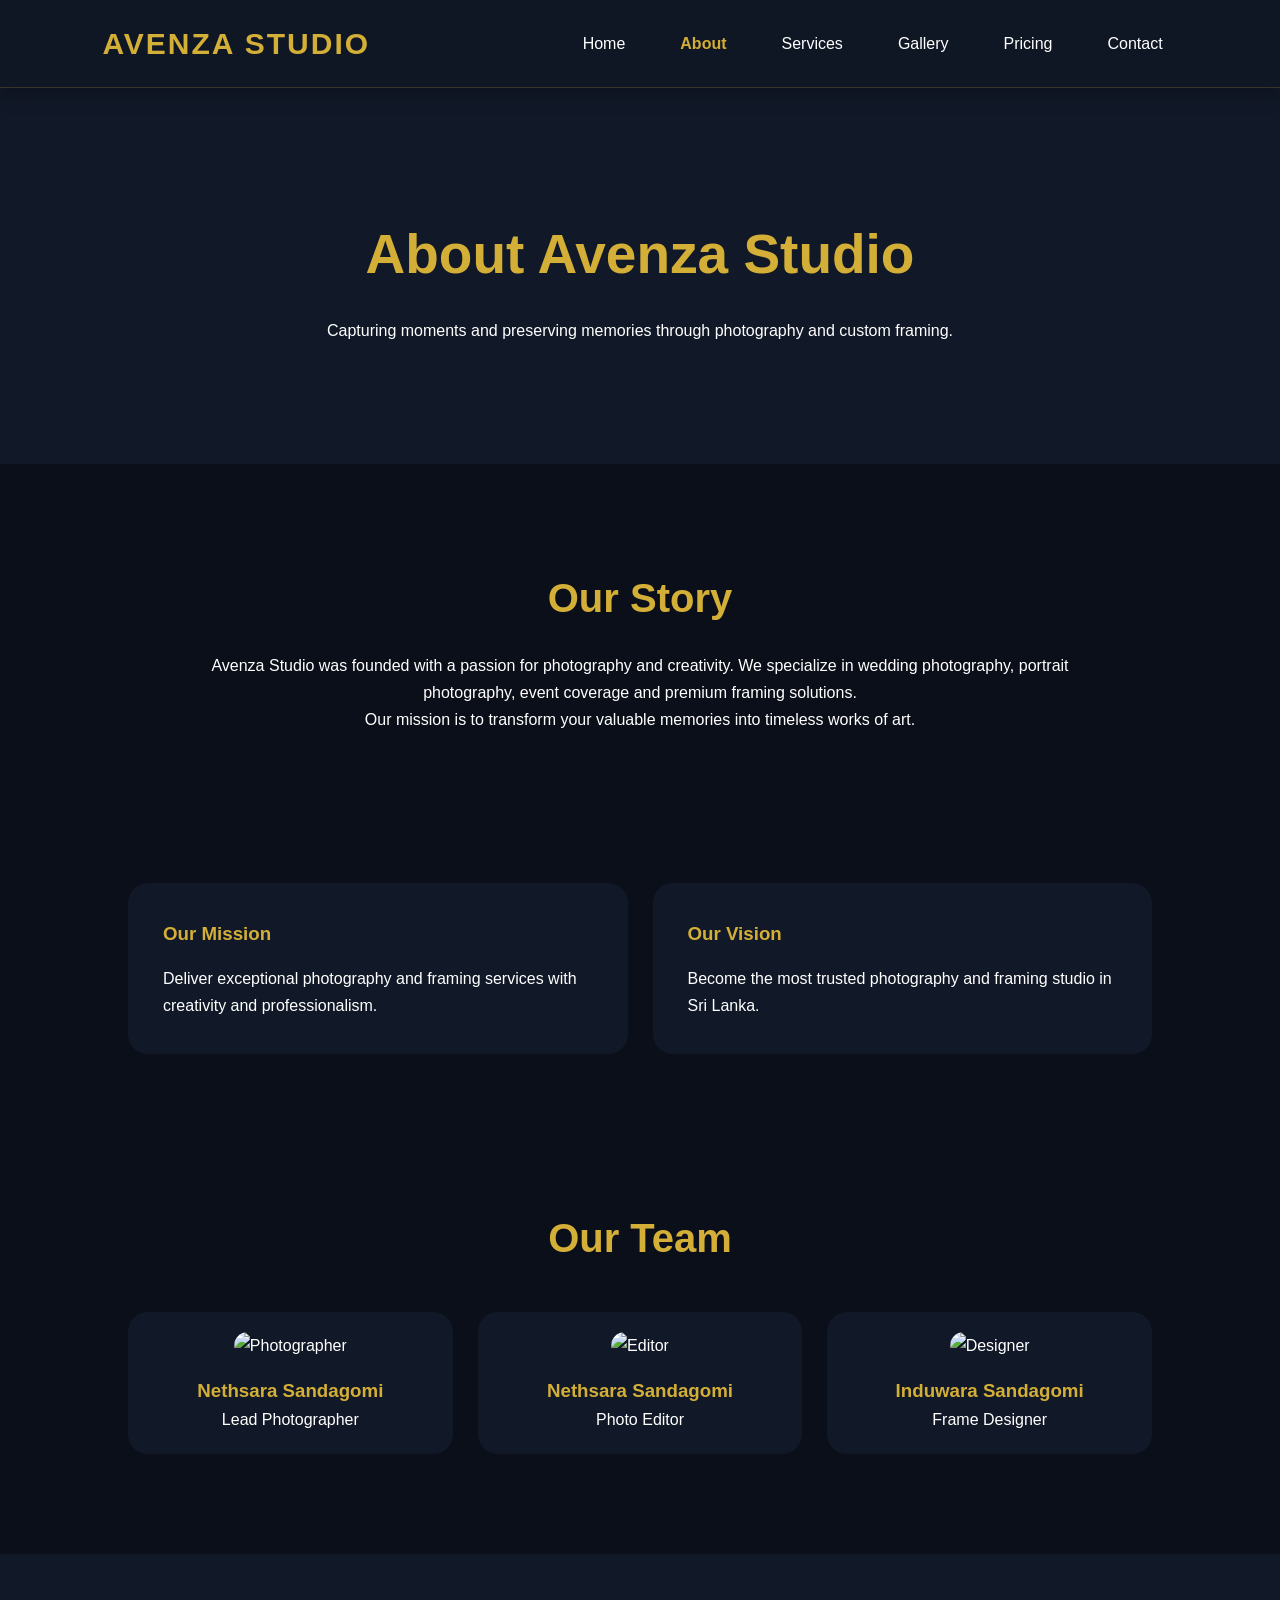
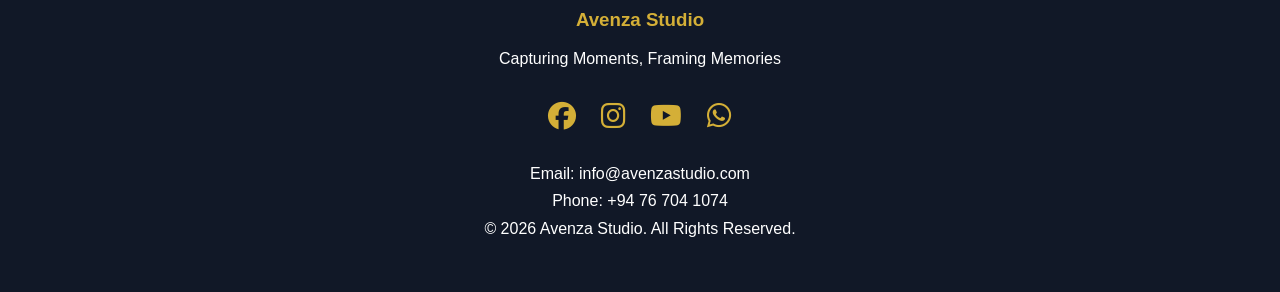
==== about.html @ 03a1ef16 "Avenza Studio Website basic steps Complete" ====
<!DOCTYPE html>

<html lang="en">
<head>
    <meta charset="UTF-8">
    <meta name="viewport" content="width=device-width, initial-scale=1.0">
    <title>About Us | Avenza Studio</title>


<link rel="stylesheet" href="css/style.css">

<link rel="stylesheet"
href="https://cdnjs.cloudflare.com/ajax/libs/font-awesome/6.7.1/css/all.min.css">


</head>


<body>

<nav class="navbar">


<div class="logo">AVENZA STUDIO</div>

<ul class="nav-links">

    <li><a href="index.html">Home</a></li>

    <li><a href="about.html" class="active">About</a></li>

    <li><a href="services.html">Services</a></li>

    <li><a href="gallery.html">Gallery</a></li>

    <li><a href="pricing.html">Pricing</a></li>

    <li><a href="contact.html">Contact</a></li>

</ul>


</nav>

<section class="page-header">


<h1>About Avenza Studio</h1>

<p>
    Capturing moments and preserving memories
    through photography and custom framing.
</p>


</section>

<section class="about-story">


<div class="about-text">

    <h2>Our Story</h2>

    <p>
        Avenza Studio was founded with a passion for
        photography and creativity. We specialize in
        wedding photography, portrait photography,
        event coverage and premium framing solutions.
    </p>

    <p>
        Our mission is to transform your valuable
        memories into timeless works of art.
    </p>

</div>


</section>

<section class="mission-section">


<div class="mission-card">

    <h3>Our Mission</h3>

    <p>
        Deliver exceptional photography and framing
        services with creativity and professionalism.
    </p>

</div>

<div class="mission-card">

    <h3>Our Vision</h3>

    <p>
        Become the most trusted photography and
        framing studio in Sri Lanka.
    </p>

</div>


</section>

<section class="team-section">


<h2>Our Team</h2>

<div class="team-grid">

    <div class="team-card">

        <img src="images/team1.jpg" alt="Photographer">

        <h3>Nethsara Sandagomi</h3>

        <p>Lead Photographer</p>

    </div>

    <div class="team-card">

        <img src="images/team2.jpg" alt="Editor">

        <h3>Nethsara Sandagomi</h3>

        <p>Photo Editor</p>

    </div>

    <div class="team-card">

        <img src="images/team3.jpg" alt="Designer">

        <h3>Induwara Sandagomi</h3>

        <p>Frame Designer</p>

    </div>

</div>


</section>

<footer>


<h3>Avenza Studio</h3>

<p>
    Capturing Moments, Framing Memories
</p>

<div class="social-links">

    <a href="https://facebook.com" target="_blank">
        <i class="fab fa-facebook"></i>
    </a>

    <a href="https://instagram.com" target="_blank">
        <i class="fab fa-instagram"></i>
    </a>

    <a href="https://youtube.com" target="_blank">
        <i class="fab fa-youtube"></i>
    </a>

    <a href="https://wa.me/94767041074" target="_blank">
        <i class="fab fa-whatsapp"></i>
    </a>

</div>

<p>
    Email: info@avenzastudio.com
</p>

<p>
    Phone: +94 76 704 1074
</p>

<p>
    © 2026 Avenza Studio. All Rights Reserved.
</p>


</footer>

<script src="js/script.js"></script>

</body>
</html>
---- css/style.css ----
/* =========================
AVENZA STUDIO CSS
========================= */

*{
margin:0;
padding:0;
box-sizing:border-box;
}

body{
font-family:'Segoe UI',sans-serif;
background:#0b0f19;
color:#ffffff;
line-height:1.7;
}

html{
scroll-behavior:smooth;
}

/* =========================
NAVBAR
========================= */

.navbar{
    position:sticky;
    top:0;
    z-index:1000;

    display:flex;
    justify-content:space-between;
    align-items:center;

    padding:18px 8%;

    background:rgba(17,24,39,0.85);

    backdrop-filter:blur(10px);
    -webkit-backdrop-filter:blur(10px);

    border-bottom:1px solid rgba(212,175,55,0.2);

    box-shadow:0 4px 20px rgba(0,0,0,0.3);
}
.logo{
    font-size:30px;
    font-weight:800;
    letter-spacing:2px;
    color:#d4af37;
    text-transform:uppercase;
}

.nav-links{
display:flex;
list-style:none;
}

.nav-links li{
margin-left:25px;
}

.nav-links a{

    color:white;
    text-decoration:none;

    padding:10px 15px;

    border-radius:8px;

    transition:0.3s;

    position:relative;
}

.nav-links a:hover{

    color:#d4af37;

    background:rgba(212,175,55,0.08);
}
.active{
    color:#d4af37 !important;
    font-weight:bold;
}

.nav-links a::after{
content:'';
position:absolute;
left:0;
bottom:-5px;
width:0;
height:2px;
background:#d4af37;
transition:0.3s;
}

.nav-links a:hover::after{
width:100%;
}

/* =========================
HERO
========================= */

.hero{
height:100vh;
background:
linear-gradient(
rgba(0,0,0,0.6),
rgba(0,0,0,0.6)),
url('../images/hero.jpg');


background-size:cover;
background-position:center;

display:flex;
justify-content:center;
align-items:center;
text-align:center;


}

.hero-content{
max-width:800px;
padding:20px;
}

.hero h1{
font-size:70px;
margin-bottom:20px;
color:#fff;
}

.hero p{
font-size:22px;
margin-bottom:30px;
color:#ddd;
}

/* =========================
BUTTON
========================= */

.btn{
display:inline-block;
background:#d4af37;
color:#000;
text-decoration:none;
padding:15px 35px;
border-radius:40px;
font-weight:bold;
transition:0.3s;
}

.btn:hover{
transform:translateY(-3px);
}

/* =========================
SECTION TITLE
========================= */

h2{
font-size:40px;
}

/* =========================
ABOUT PREVIEW
========================= */

.about-preview{
padding:100px 10%;
text-align:center;
}

.about-preview h2{
color:#d4af37;
margin-bottom:20px;
}

.about-preview p{
max-width:900px;
margin:auto;
color:#d1d5db;
}

/* =========================
SERVICES
========================= */

.services{
padding:100px 10%;
text-align:center;
}

.services h2{
color:#d4af37;
margin-bottom:50px;
}

.service-grid{
display:grid;
grid-template-columns:repeat(3,1fr);
gap:25px;
}

.service-card{
background:#111827;
padding:35px;
border-radius:20px;
transition:0.3s;
}

.service-card:hover{
transform:translateY(-10px);
}

.service-card i{
font-size:45px;
color:#d4af37;
margin-bottom:20px;
}

.service-card h3{
margin-bottom:15px;
}
/* =========================
GALLERY PREVIEW
========================= */

.gallery-preview{
padding:100px 10%;
text-align:center;
}

.gallery-preview h2{
color:#d4af37;
margin-bottom:50px;
}

.gallery-grid{
display:grid;
grid-template-columns:repeat(3,1fr);
gap:25px;
}

.gallery-item{
background:#111827;
height:250px;
border-radius:20px;


display:flex;
justify-content:center;
align-items:center;

font-size:22px;
font-weight:bold;

transition:0.3s;


}

.gallery-item:hover{
transform:scale(1.05);
}

/* =========================
WHY US
========================= */

.why-us{
padding:100px 10%;
text-align:center;
}

.why-us h2{
color:#d4af37;
margin-bottom:50px;
}

.why-grid{
display:grid;
grid-template-columns:repeat(4,1fr);
gap:20px;
}

.why-card{
background:#111827;
padding:30px;
border-radius:20px;
transition:0.3s;
}

.why-card:hover{
transform:translateY(-8px);
}

.why-card h3{
color:#d4af37;
margin-bottom:10px;
}

/* =========================
CTA SECTION
========================= */

.cta{
padding:100px 10%;
text-align:center;
}

.cta h2{
color:#d4af37;
margin-bottom:20px;
}

.cta p{
margin-bottom:25px;
}

/* =========================
PAGE HEADER
========================= */

.page-header{
padding:120px 10%;
text-align:center;
background:#111827;
}

.page-header h1{
color:#d4af37;
font-size:55px;
margin-bottom:15px;
}

/* =========================
ABOUT PAGE
========================= */

.about-story{
padding:100px 10%;
text-align:center;
}

.about-text{
max-width:900px;
margin:auto;
}

.about-story h2{
color:#d4af37;
margin-bottom:20px;
}

.mission-section{
padding:50px 10%;
display:grid;
grid-template-columns:1fr 1fr;
gap:25px;
}

.mission-card{
background:#111827;
padding:35px;
border-radius:20px;
}

.mission-card h3{
color:#d4af37;
margin-bottom:15px;
}

.team-section{
padding:100px 10%;
text-align:center;
}

.team-section h2{
color:#d4af37;
margin-bottom:40px;
}

.team-grid{
display:grid;
grid-template-columns:repeat(3,1fr);
gap:25px;
}

.team-card{
background:#111827;
padding:20px;
border-radius:20px;
}

.team-card img{
width:100%;
height:300px;
object-fit:cover;
border-radius:15px;
margin-bottom:15px;
}

.team-card h3{
color:#d4af37;
}

/* =========================
SERVICES PAGE
========================= */

.services-page{
padding:100px 10%;
}

/* =========================
GALLERY PAGE
========================= */

.gallery-page{
padding:100px 10%;
display:grid;
grid-template-columns:repeat(3,1fr);
gap:20px;
}

.gallery-photo{
overflow:hidden;
border-radius:20px;
}

.gallery-photo img{
width:100%;
height:300px;
object-fit:cover;
transition:0.4s;
}

.gallery-photo img:hover{
transform:scale(1.1);
filter:brightness(1.1);
}
/* =========================
PRICING PAGE
========================= */

.pricing-section{
padding:100px 10%;
}

.pricing-grid{
display:grid;
grid-template-columns:repeat(3,1fr);
gap:25px;
}

.price-card{
background:#111827;
padding:40px 30px;
text-align:center;
border-radius:20px;
transition:0.3s;
}

.price-card:hover{
transform:translateY(-10px);
}

.price-card h2{
color:#d4af37;
margin-bottom:20px;
}

.price-card h3{
font-size:32px;
margin-bottom:25px;
}

.price-card ul{
list-style:none;
margin-bottom:30px;
}

.price-card li{
margin:15px 0;
color:#d1d5db;
}

.popular{
border:2px solid #d4af37;
}

/* =========================
CONTACT PAGE
========================= */

.contact-section{
padding:100px 10%;
display:grid;
grid-template-columns:1fr 1fr;
gap:40px;
}

.contact-info,
.contact-form{
background:#111827;
padding:40px;
border-radius:20px;
}

.contact-info h2,
.contact-form h2{
color:#d4af37;
margin-bottom:25px;
}

.contact-info p{
margin:20px 0;
}

.contact-form form{
display:flex;
flex-direction:column;
gap:15px;
}

.contact-form input,
.contact-form textarea,
.contact-form select{
padding:15px;
background:#0b0f19;
border:none;
border-radius:10px;
color:white;
}

.contact-form textarea{
height:150px;
resize:none;
}

.contact-form button{
padding:15px;
background:#d4af37;
color:black;
border:none;
border-radius:30px;
font-weight:bold;
cursor:pointer;
transition:0.3s;
}

.contact-form button:hover{
transform:translateY(-3px);
}

/* =========================
MAP
========================= */

.map-section{
padding:80px 10%;
text-align:center;
}

.map-box{
margin-top:30px;
height:300px;
background:#111827;
border-radius:20px;


display:flex;
justify-content:center;
align-items:center;


}

/* =========================
FOOTER
========================= */

footer{
background:#111827;
text-align:center;
padding:50px 20px;
}

footer h3{
color:#d4af37;
margin-bottom:10px;
}

.social-links{
margin:20px 0;
}

.social-links a{
color:#d4af37;
font-size:28px;
margin:0 10px;
text-decoration:none;
transition:0.3s;
display:inline-block;
}

.social-links a:hover{
    color:#ffffff;
    transform:translateY(-5px);
}

/* =========================
WHATSAPP BUTTON
========================= */

.whatsapp-btn{
position:fixed;
right:25px;
bottom:25px;


width:65px;
height:65px;

background:#25D366;

border-radius:50%;

display:flex;
justify-content:center;
align-items:center;

color:white;
text-decoration:none;

font-size:34px;

z-index:999;

box-shadow:0 0 15px rgba(0,0,0,0.4);

animation:pulse 2s infinite;


}

@keyframes pulse{


0%{
    transform:scale(1);
}

50%{
    transform:scale(1.1);
}

100%{
    transform:scale(1);
}


}

/* =========================
FADE ANIMATION
========================= */

.hero,
.about-preview,
.services,
.gallery-preview,
.why-us,
.cta{
animation:fadeIn 1.2s ease;
}

@keyframes fadeIn{


from{
    opacity:0;
    transform:translateY(30px);
}

to{
    opacity:1;
    transform:translateY(0);
}


}

/* =========================
RESPONSIVE
========================= */

@media(max-width:992px){


.service-grid{
    grid-template-columns:1fr 1fr;
}

.gallery-grid{
    grid-template-columns:1fr 1fr;
}

.why-grid{
    grid-template-columns:1fr 1fr;
}

.pricing-grid{
    grid-template-columns:1fr;
}


}

@media(max-width:768px){


.navbar{
    flex-direction:column;
}

.nav-links{
    flex-wrap:wrap;
    justify-content:center;
    margin-top:15px;
}

.nav-links li{
    margin:10px;
}

.hero h1{
    font-size:40px;
}

.hero p{
    font-size:16px;
}

.service-grid,
.gallery-grid,
.why-grid,
.team-grid,
.gallery-page,
.contact-section,
.mission-section{
    grid-template-columns:1fr;
}


}
/* Hamburger Menu */

.menu-toggle{
    display:none;
    font-size:28px;
    color:#d4af37;
    cursor:pointer;
}

/* Mobile */

@media(max-width:768px){

    .menu-toggle{
        display:block;
    }

    .nav-links{

        display:none;

        flex-direction:column;

        width:100%;

        text-align:center;

        margin-top:20px;
    }

    .nav-links.active{
        display:flex;
    }

    .nav-links li{
        margin:15px 0;
    }

}
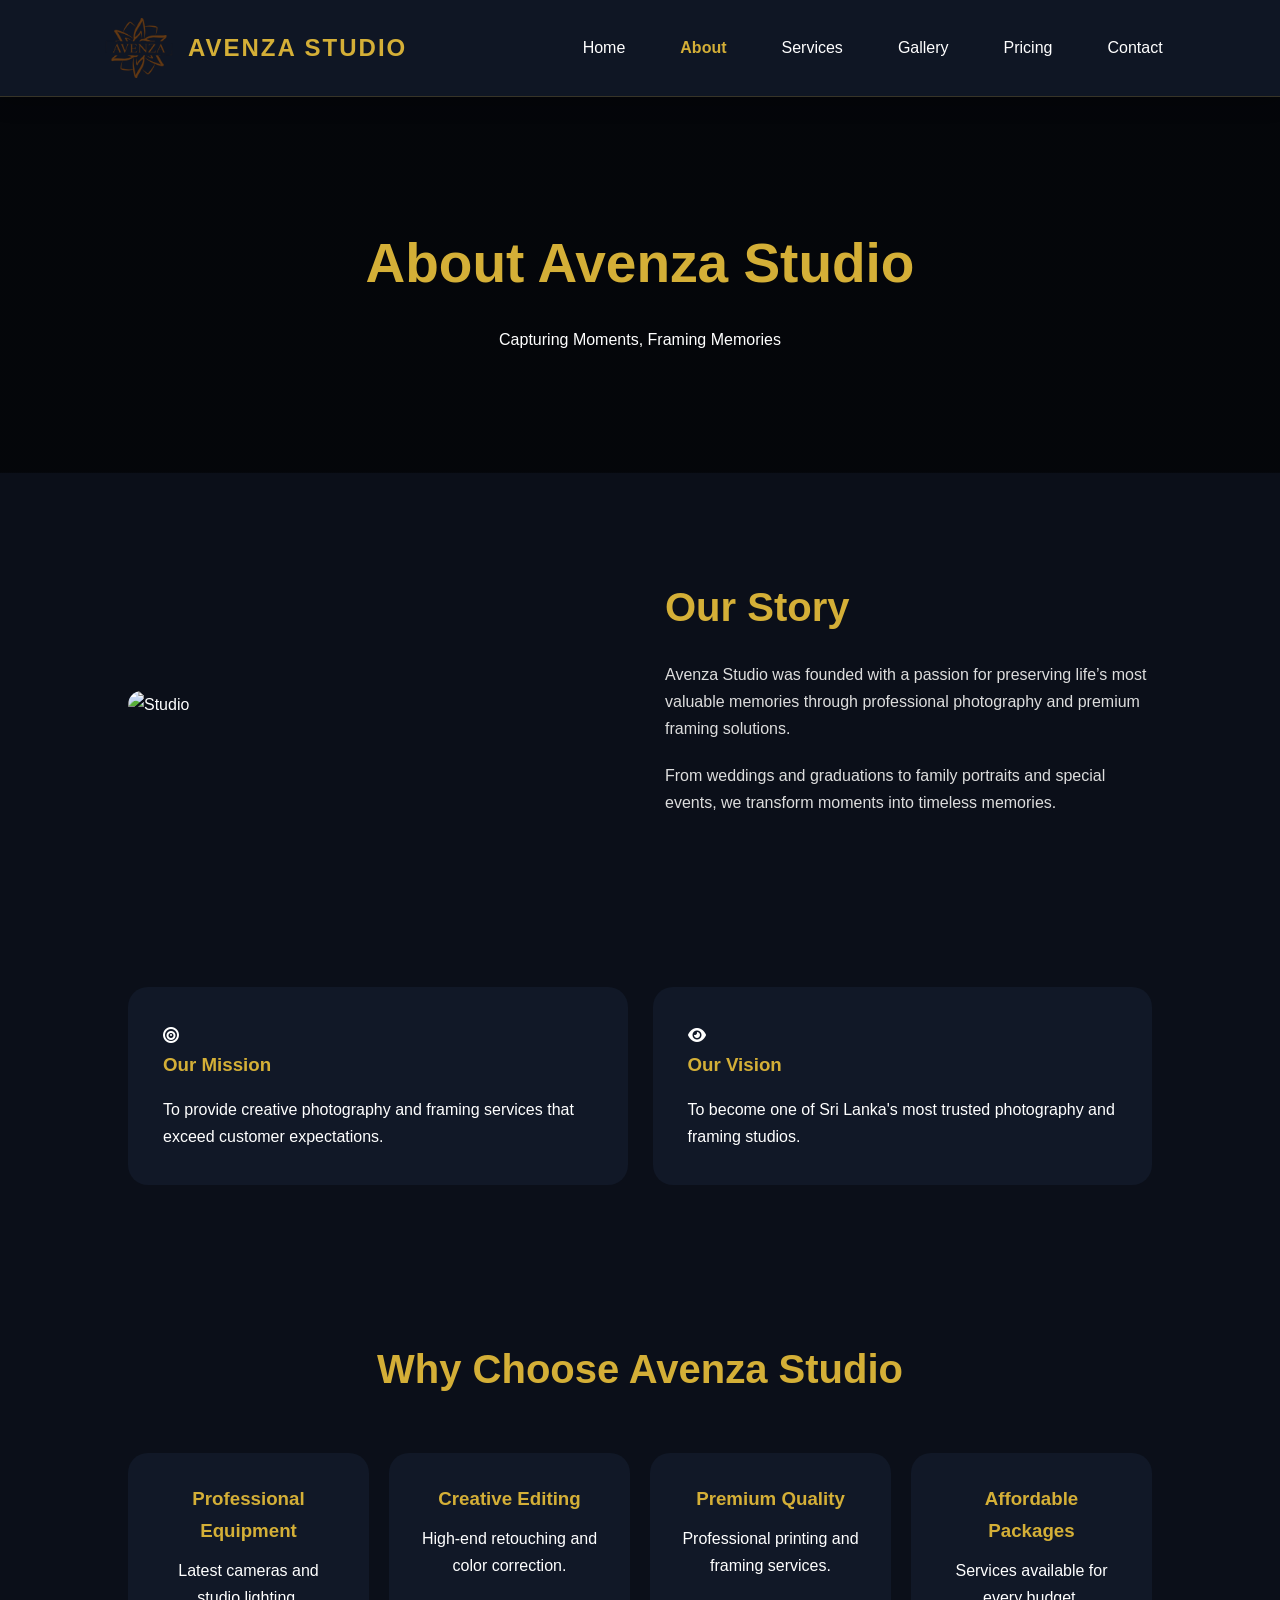
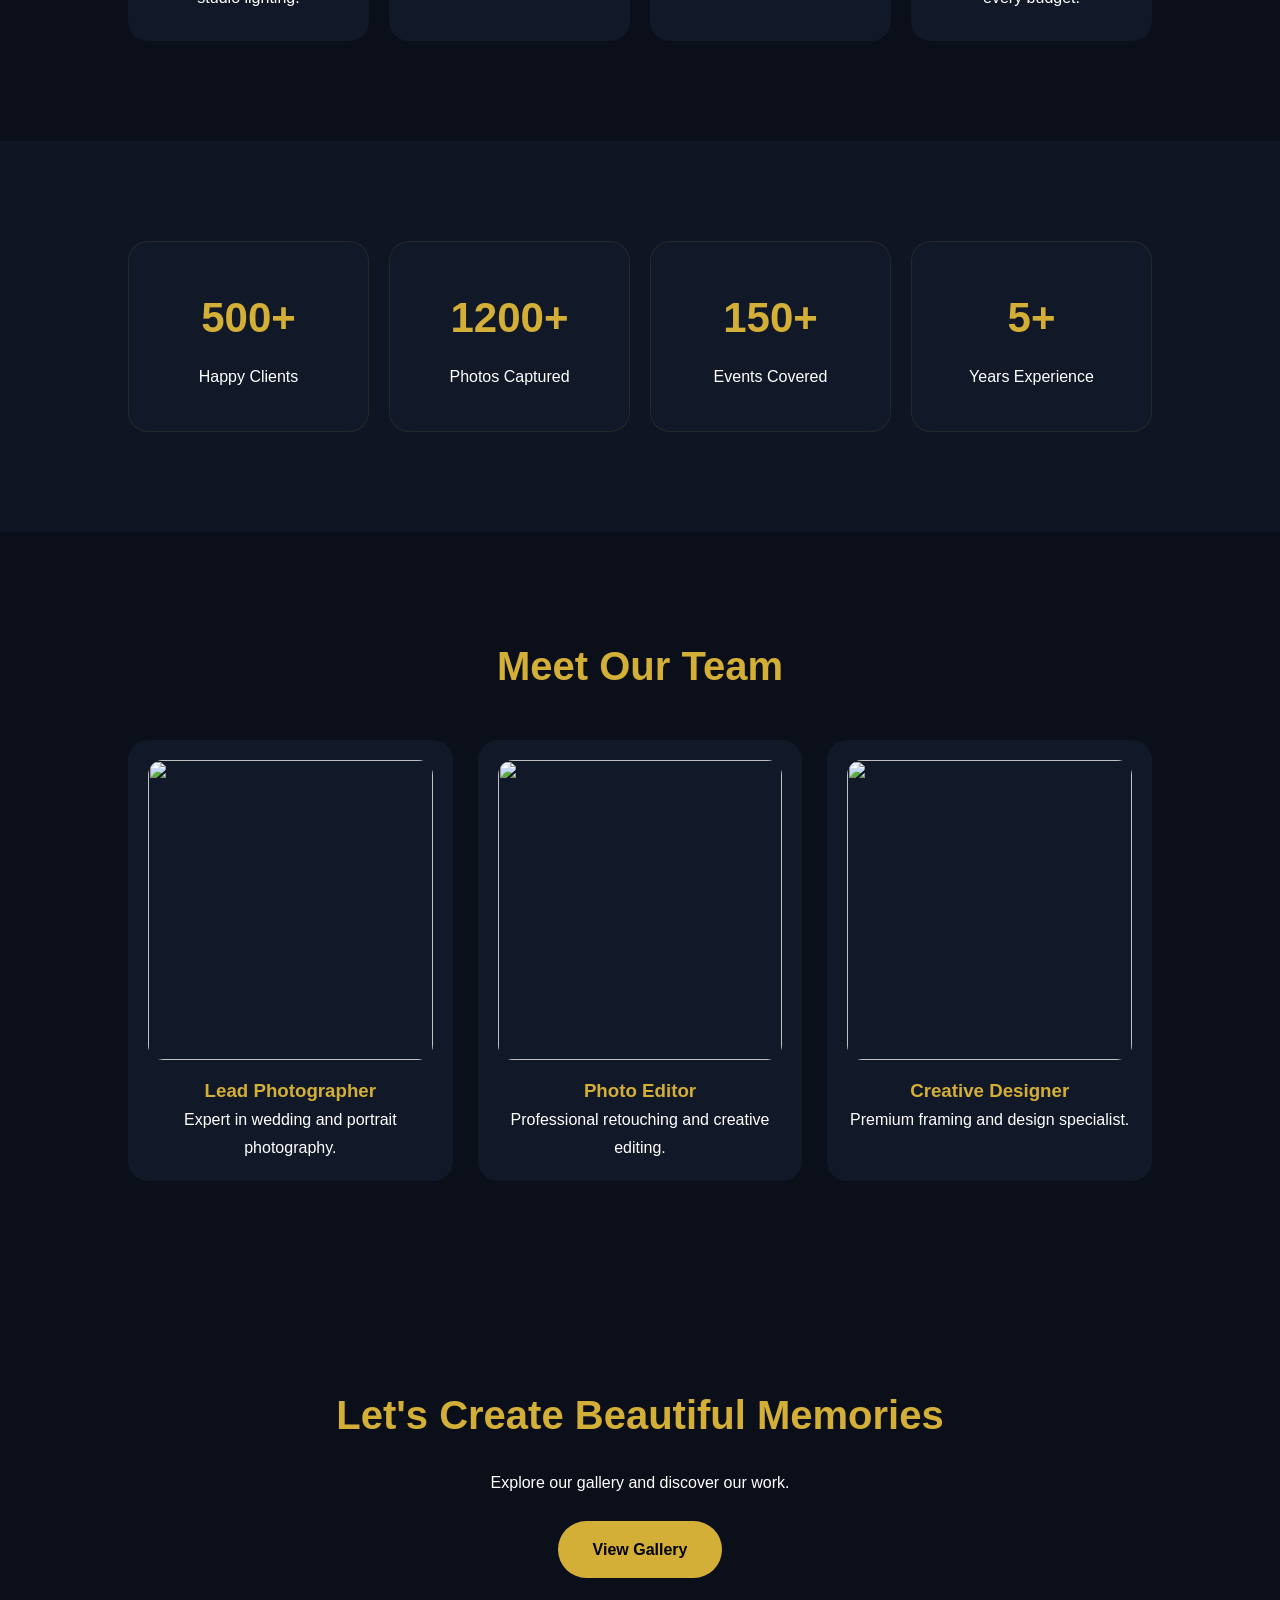
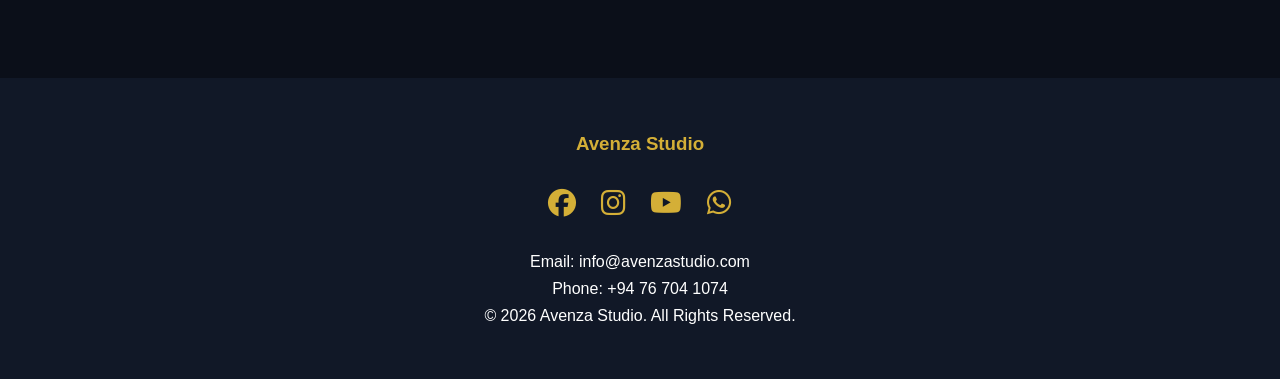
==== commit 9cc608db: "Update Avenza Studio gallery and others design" ====
--- a/about.html
+++ b/about.html
@@ -1,164 +1,280 @@
 <!DOCTYPE html>
-
 <html lang="en">
+
 <head>
-    <meta charset="UTF-8">
-    <meta name="viewport" content="width=device-width, initial-scale=1.0">
-    <title>About Us | Avenza Studio</title>
-
+
+<meta charset="UTF-8">
+<meta name="viewport" content="width=device-width, initial-scale=1.0">
+
+<title>About | Avenza Studio</title>
 
 <link rel="stylesheet" href="css/style.css">
 
 <link rel="stylesheet"
 href="https://cdnjs.cloudflare.com/ajax/libs/font-awesome/6.7.1/css/all.min.css">
 
-
 </head>
 
-
 <body>
 
+<!-- Navbar -->
+
 <nav class="navbar">
 
-
-<div class="logo">AVENZA STUDIO</div>
-
-<ul class="nav-links">
-
-    <li><a href="index.html">Home</a></li>
-
-    <li><a href="about.html" class="active">About</a></li>
-
-    <li><a href="services.html">Services</a></li>
-
-    <li><a href="gallery.html">Gallery</a></li>
-
-    <li><a href="pricing.html">Pricing</a></li>
-
-    <li><a href="contact.html">Contact</a></li>
-
-</ul>
-
+     <div class="logo">
+         <img src="images/logo.png" alt="Avenza Studio Logo">
+          <span>AVENZA STUDIO</span>
+    </div>
+
+    <ul class="nav-links">
+
+        <li><a href="index.html">Home</a></li>
+
+        <li><a href="about.html" class="active">About</a></li>
+
+        <li><a href="services.html">Services</a></li>
+
+        <li><a href="gallery.html">Gallery</a></li>
+
+        <li><a href="pricing.html">Pricing</a></li>
+
+        <li><a href="contact.html">Contact</a></li>
+
+    </ul>
 
 </nav>
 
+<!-- Header -->
+
 <section class="page-header">
 
-
-<h1>About Avenza Studio</h1>
-
-<p>
-    Capturing moments and preserving memories
-    through photography and custom framing.
-</p>
-
-
-</section>
+    <h1>About Avenza Studio</h1>
+
+    <p>
+        Capturing Moments, Framing Memories
+    </p>
+
+</section>
+
+<!-- Story Section -->
 
 <section class="about-story">
 
-
-<div class="about-text">
-
-    <h2>Our Story</h2>
+    <div class="story-image">
+        <img src="images/about.jpg" alt="Studio">
+    </div>
+
+    <div class="story-content">
+
+        <h2>Our Story</h2>
+
+        <p>
+            Avenza Studio was founded with a passion for preserving
+            life’s most valuable memories through professional
+            photography and premium framing solutions.
+        </p>
+
+        <p>
+            From weddings and graduations to family portraits and
+            special events, we transform moments into timeless memories.
+        </p>
+
+    </div>
+
+</section>
+
+<!-- Mission & Vision -->
+
+<section class="mission-section">
+
+    <div class="mission-card">
+
+        <i class="fas fa-bullseye"></i>
+
+        <h3>Our Mission</h3>
+
+        <p>
+            To provide creative photography and framing services
+            that exceed customer expectations.
+        </p>
+
+    </div>
+
+    <div class="mission-card">
+
+        <i class="fas fa-eye"></i>
+
+        <h3>Our Vision</h3>
+
+        <p>
+            To become one of Sri Lanka's most trusted
+            photography and framing studios.
+        </p>
+
+    </div>
+
+</section>
+
+<!-- Why Choose Us -->
+
+<section class="why-us">
+
+    <h2>Why Choose Avenza Studio</h2>
+
+    <div class="why-grid">
+
+        <div class="why-card">
+
+            <h3>Professional Equipment</h3>
+
+            <p>
+                Latest cameras and studio lighting.
+            </p>
+
+        </div>
+
+        <div class="why-card">
+
+            <h3>Creative Editing</h3>
+
+            <p>
+                High-end retouching and color correction.
+            </p>
+
+        </div>
+
+        <div class="why-card">
+
+            <h3>Premium Quality</h3>
+
+            <p>
+                Professional printing and framing services.
+            </p>
+
+        </div>
+
+        <div class="why-card">
+
+            <h3>Affordable Packages</h3>
+
+            <p>
+                Services available for every budget.
+            </p>
+
+        </div>
+
+    </div>
+
+</section>
+
+<!-- Statistics -->
+
+<section class="stats-section">
+
+    <div class="stat-box">
+
+        <h2>500+</h2>
+
+        <p>Happy Clients</p>
+
+    </div>
+
+    <div class="stat-box">
+
+        <h2>1200+</h2>
+
+        <p>Photos Captured</p>
+
+    </div>
+
+    <div class="stat-box">
+
+        <h2>150+</h2>
+
+        <p>Events Covered</p>
+
+    </div>
+
+    <div class="stat-box">
+
+        <h2>5+</h2>
+
+        <p>Years Experience</p>
+
+    </div>
+
+</section>
+
+<!-- Team -->
+
+<section class="team-section">
+
+    <h2>Meet Our Team</h2>
+
+    <div class="team-grid">
+
+        <div class="team-card">
+
+            <img src="images/team1.jpg">
+
+            <h3>Lead Photographer</h3>
+
+            <p>
+                Expert in wedding and portrait photography.
+            </p>
+
+        </div>
+
+        <div class="team-card">
+
+            <img src="images/team2.jpg">
+
+            <h3>Photo Editor</h3>
+
+            <p>
+                Professional retouching and creative editing.
+            </p>
+
+        </div>
+
+        <div class="team-card">
+
+            <img src="images/team3.jpg">
+
+            <h3>Creative Designer</h3>
+
+            <p>
+                Premium framing and design specialist.
+            </p>
+
+        </div>
+
+    </div>
+
+</section>
+
+<!-- CTA -->
+
+<section class="cta">
+
+    <h2>Let's Create Beautiful Memories</h2>
 
     <p>
-        Avenza Studio was founded with a passion for
-        photography and creativity. We specialize in
-        wedding photography, portrait photography,
-        event coverage and premium framing solutions.
+        Explore our gallery and discover our work.
     </p>
 
-    <p>
-        Our mission is to transform your valuable
-        memories into timeless works of art.
-    </p>
-
-</div>
-
-
-</section>
-
-<section class="mission-section">
-
-
-<div class="mission-card">
-
-    <h3>Our Mission</h3>
-
-    <p>
-        Deliver exceptional photography and framing
-        services with creativity and professionalism.
-    </p>
-
-</div>
-
-<div class="mission-card">
-
-    <h3>Our Vision</h3>
-
-    <p>
-        Become the most trusted photography and
-        framing studio in Sri Lanka.
-    </p>
-
-</div>
-
-
-</section>
-
-<section class="team-section">
-
-
-<h2>Our Team</h2>
-
-<div class="team-grid">
-
-    <div class="team-card">
-
-        <img src="images/team1.jpg" alt="Photographer">
-
-        <h3>Nethsara Sandagomi</h3>
-
-        <p>Lead Photographer</p>
-
-    </div>
-
-    <div class="team-card">
-
-        <img src="images/team2.jpg" alt="Editor">
-
-        <h3>Nethsara Sandagomi</h3>
-
-        <p>Photo Editor</p>
-
-    </div>
-
-    <div class="team-card">
-
-        <img src="images/team3.jpg" alt="Designer">
-
-        <h3>Induwara Sandagomi</h3>
-
-        <p>Frame Designer</p>
-
-    </div>
-
-</div>
-
-
-</section>
+    <a href="gallery.html" class="btn">
+        View Gallery
+    </a>
+
+</section>
+
+<!-- Footer -->
 
 <footer>
 
-
-<h3>Avenza Studio</h3>
-
-<p>
-    Capturing Moments, Framing Memories
-</p>
-
-<div class="social-links">
+    <h3>Avenza Studio</h3>
+    <div class="social-links">
 
     <a href="https://facebook.com" target="_blank">
         <i class="fab fa-facebook"></i>
@@ -178,7 +294,7 @@
 
 </div>
 
-<p>
+   <p>
     Email: info@avenzastudio.com
 </p>
 
@@ -190,11 +306,11 @@
     © 2026 Avenza Studio. All Rights Reserved.
 </p>
 
+    
 
 </footer>
-
 <script src="js/script.js"></script>
 
+
 </body>
-</html>
- +</html>
--- a/css/style.css
+++ b/css/style.css
@@ -49,6 +49,30 @@
     letter-spacing:2px;
     color:#d4af37;
     text-transform:uppercase;
+    display:flex;
+    align-items:center;
+    gap:12px;
+}
+.logo span{
+    color:#d4af37;
+    font-size:24px;
+    font-weight:bold;
+    letter-spacing:2px;
+}
+.logo img{
+
+    height:65px;
+    width:auto;
+    transition:0.3s;
+    height:60px;
+
+    object-fit:contain;
+
+    display:block;
+
+}
+.logo img:hover{
+    transform:scale(1.05);
 }
 
 .nav-links{
@@ -105,40 +129,70 @@
 ========================= */
 
 .hero{
-height:100vh;
-background:
-linear-gradient(
-rgba(0,0,0,0.6),
-rgba(0,0,0,0.6)),
-url('../images/hero.jpg');
-
-
-background-size:cover;
-background-position:center;
-
-display:flex;
-justify-content:center;
-align-items:center;
-text-align:center;
-
-
+
+    position:relative;
+    height:100vh;
+
+    overflow:hidden;
+
+    display:flex;
+    justify-content:center;
+    align-items:center;
+}
+.hero-slide{
+
+    position:absolute;
+
+    width:100%;
+    height:100%;
+
+    object-fit:cover;
+
+    opacity:0;
+
+    transition:opacity 1s ease-in-out;
+}
+.hero-slide.active{
+    opacity:1;
+}
+
+
+.hero-overlay{
+
+    position:absolute;
+    inset:0;
+
+    background:rgba(0,0,0,0.55);
+
+    z-index:1;
 }
 
 .hero-content{
-max-width:800px;
-padding:20px;
+
+    position:relative;
+    z-index:2;
+
+    max-width:900px;
+    padding:20px;
+    text-align:center;
 }
 
 .hero h1{
-font-size:70px;
-margin-bottom:20px;
-color:#fff;
+
+    font-size:70px;
+
+    color:white;
+
+    margin-bottom:20px;
 }
 
 .hero p{
-font-size:22px;
-margin-bottom:30px;
-color:#ddd;
+
+    font-size:22px;
+
+    margin-bottom:30px;
+
+    color:#f5f5f5;
 }
 
 /* =========================
@@ -228,6 +282,63 @@
 .service-card h3{
 margin-bottom:15px;
 }
+
+.services-intro{
+    padding:80px 10%;
+    text-align:center;
+}
+
+.services-intro h2{
+    color:#d4af37;
+    margin-bottom:20px;
+    font-size:40px;
+}
+
+.services-intro p{
+    max-width:800px;
+    margin:auto;
+}
+
+.process-section{
+    padding:100px 10%;
+    text-align:center;
+}
+
+.process-section h2{
+    color:#d4af37;
+    margin-bottom:50px;
+}
+
+.process-grid{
+    display:grid;
+    grid-template-columns:repeat(4,1fr);
+    gap:25px;
+}
+
+.process-card{
+    background:#111827;
+    padding:30px;
+    border-radius:20px;
+}
+
+.process-card span{
+    font-size:40px;
+    color:#d4af37;
+    font-weight:bold;
+}
+
+.process-card h3{
+    margin:15px 0;
+}
+
+@media(max-width:768px){
+
+    .process-grid{
+        grid-template-columns:1fr;
+    }
+
+}
+
 /* =========================
 GALLERY PREVIEW
 ========================= */
@@ -345,8 +456,63 @@
 ========================= */
 
 .about-story{
-padding:100px 10%;
-text-align:center;
+    padding:100px 10%;
+    display:grid;
+    grid-template-columns:1fr 1fr;
+    gap:50px;
+    align-items:center;
+}
+.story-image img{
+    width:100%;
+    border-radius:20px;
+}
+.story-content h2{
+    color:#d4af37;
+    margin-bottom:20px;
+    font-size:40px;
+}
+.story-content p{
+    margin-bottom:20px;
+    color:#ddd;
+}
+
+/* Stats */
+
+.stats-section{
+    padding:100px 10%;
+    display:grid;
+    grid-template-columns:repeat(4,1fr);
+    gap:20px;
+}
+
+.stat-box{
+    background:#111827;
+    padding:40px;
+    border-radius:20px;
+    text-align:center;
+}
+
+.stat-box h2{
+    color:#d4af37;
+    font-size:42px;
+}
+
+.stat-box p{
+    margin-top:10px;
+}
+
+/* Responsive */
+
+@media(max-width:768px){
+
+    .about-story{
+        grid-template-columns:1fr;
+    }
+
+    .stats-section{
+        grid-template-columns:1fr 1fr;
+    }
+
 }
 
 .about-text{
@@ -741,9 +907,9 @@
     margin:10px;
 }
 
-.hero h1{
-    font-size:40px;
-}
+ .hero h1{
+        font-size:42px;
+    }
 
 .hero p{
     font-size:16px;
@@ -799,4 +965,551 @@
         margin:15px 0;
     }
 
-}+}
+@keyframes slider{
+
+    0%{
+        background:url('../images/hero1.jpg');
+        background-size:cover;
+        background-position:center;
+    }
+
+    33%{
+        background:url('../images/hero2.jpg');
+        background-size:cover;
+        background-position:center;
+    }
+
+    66%{
+        background:url('../images/hero3.jpg');
+        background-size:cover;
+        background-position:center;
+    }
+
+    100%{
+        background:url('../images/hero1.jpg');
+        background-size:cover;
+        background-position:center;
+    }
+
+}
+/* Premium Contact Section */
+
+.contact-section-single{
+    padding:80px 10%;
+}
+
+.contact-card{
+    background:#111827;
+    padding:60px;
+    border-radius:25px;
+    text-align:center;
+    max-width:900px;
+    margin:auto;
+    box-shadow:0 10px 30px rgba(0,0,0,0.3);
+}
+
+.contact-card h2{
+    color:#d4af37;
+    font-size:48px;
+    margin-bottom:20px;
+}
+
+.contact-text{
+    color:#ddd;
+    margin-bottom:40px;
+    font-size:18px;
+}
+
+.contact-details{
+    text-align:left;
+    max-width:500px;
+    margin:0 auto 40px auto;
+}
+
+.contact-details p{
+    margin:20px 0;
+    font-size:18px;
+}
+
+.contact-details i{
+    color:#d4af37;
+    width:30px;
+}
+
+.contact-buttons{
+    margin-top:30px;
+}
+
+.contact-buttons .btn{
+    margin:10px;
+}
+
+.contact-card .social-links{
+    margin-top:40px;
+}
+
+.contact-card .social-links a{
+    color:#d4af37;
+    font-size:32px;
+    margin:0 15px;
+}
+
+.contact-card .social-links a:hover{
+    color:white;
+}
+
+@media(max-width:768px){
+
+    .contact-card{
+        padding:35px;
+    }
+
+    .contact-card h2{
+        font-size:36px;
+    }
+
+    .contact-details{
+        text-align:center;
+    }
+
+}
+.page-header{
+    background:
+    linear-gradient(
+    rgba(0,0,0,0.6),
+    rgba(0,0,0,0.6)),
+    url('../images/banner.jpg');
+
+    background-size:cover;
+    background-position:center;
+
+    padding:120px 10%;
+    text-align:center;
+}
+/* Gallery Filter */
+
+.gallery-filter{
+
+    text-align:center;
+
+    padding:50px 10% 20px;
+
+}
+
+.gallery-filter button{
+
+    padding:12px 25px;
+
+    margin:10px;
+
+    border:none;
+
+    border-radius:30px;
+
+    background:#111827;
+
+    color:white;
+
+    cursor:pointer;
+
+    transition:0.3s;
+
+}
+
+.gallery-filter button:hover,
+.gallery-filter .active{
+
+    background:#d4af37;
+
+    color:black;
+
+}
+
+/* Gallery Grid */
+
+.gallery-page{
+
+    padding:50px 10% 100px;
+
+    display:grid;
+
+    grid-template-columns:repeat(3,1fr);
+
+    gap:25px;
+
+}
+
+.gallery-photo{
+
+    position:relative;
+
+    overflow:hidden;
+
+    border-radius:20px;
+
+}
+
+.gallery-photo img{
+
+    width:100%;
+
+    height:320px;
+
+    object-fit:cover;
+
+    transition:0.5s;
+
+}
+
+.gallery-photo:hover img{
+
+    transform:scale(1.1);
+
+}
+
+/* Overlay */
+
+.gallery-overlay{
+
+    position:absolute;
+
+    left:0;
+
+    bottom:-100%;
+
+    width:100%;
+
+    background:rgba(0,0,0,0.8);
+
+    padding:20px;
+
+    transition:0.4s;
+
+}
+
+.gallery-photo:hover .gallery-overlay{
+
+    bottom:0;
+
+}
+
+.gallery-overlay h3{
+
+    color:#d4af37;
+
+    text-align:center;
+
+}
+
+/* Responsive */
+
+@media(max-width:768px){
+
+    .gallery-page{
+
+        grid-template-columns:1fr;
+
+    }
+
+}
+/* =========================================
+   PREMIUM GALLERY PAGE - FINAL OVERRIDES
+========================================= */
+
+.gallery-hero{
+    position:relative;
+    min-height:520px;
+    display:flex;
+    justify-content:center;
+    align-items:center;
+    text-align:center;
+    padding:100px 10%;
+    background:
+        linear-gradient(
+            rgba(5,7,13,0.35),
+            rgba(5,7,13,0.8)
+        ),
+        url('../images/gallery-banner.jpg');
+    background-size:cover;
+    background-position:center;
+}
+
+.gallery-hero-overlay{
+    position:absolute;
+    inset:0;
+    background:
+        radial-gradient(
+            circle at center,
+            rgba(212,175,55,0.08),
+            rgba(0,0,0,0.25)
+        );
+}
+
+.gallery-hero-content{
+    position:relative;
+    z-index:2;
+    max-width:900px;
+}
+
+.gallery-hero-content h1{
+    font-size:64px;
+    line-height:1.15;
+    margin:15px 0 20px;
+}
+
+.gallery-hero-content p{
+    max-width:720px;
+    margin:auto;
+    color:#d1d5db;
+    font-size:18px;
+}
+
+.section-label{
+    display:inline-block;
+    color:#d4af37;
+    text-transform:uppercase;
+    letter-spacing:4px;
+    font-size:13px;
+    font-weight:700;
+}
+
+.gallery-intro{
+    max-width:900px;
+    margin:auto;
+    padding:90px 20px 30px;
+    text-align:center;
+}
+
+.gallery-intro h2{
+    color:#d4af37;
+    font-size:42px;
+    margin:12px 0 15px;
+}
+
+.gallery-intro p{
+    color:#d1d5db;
+}
+
+.gallery-filter{
+    display:flex;
+    justify-content:center;
+    align-items:center;
+    flex-wrap:wrap;
+    gap:12px;
+    padding:30px 10% 40px;
+    text-align:center;
+}
+
+.gallery-filter .filter-btn{
+    border:1px solid rgba(212,175,55,0.25);
+    background:#111827;
+    color:#ffffff;
+    padding:12px 26px;
+    margin:0;
+    border-radius:999px;
+    font-size:14px;
+    cursor:pointer;
+    transition:0.3s ease;
+}
+
+.gallery-filter .filter-btn:hover,
+.gallery-filter .filter-btn.active{
+    background:#d4af37;
+    color:#0b0f19;
+    border-color:#d4af37;
+    transform:translateY(-2px);
+}
+
+.gallery-page{
+    max-width:1400px;
+    margin:auto;
+    padding:20px 7% 100px;
+    display:grid;
+    grid-template-columns:repeat(3,1fr);
+    gap:22px;
+}
+
+.gallery-photo{
+    position:relative;
+    height:370px;
+    overflow:hidden;
+    border-radius:22px;
+    background:#111827;
+    cursor:pointer;
+    box-shadow:0 15px 35px rgba(0,0,0,0.22);
+}
+
+.gallery-photo:nth-child(2),
+.gallery-photo:nth-child(5),
+.gallery-photo:nth-child(8){
+    height:430px;
+}
+
+.gallery-photo img{
+    width:100%;
+    height:100%;
+    display:block;
+    object-fit:cover;
+    transition:transform 0.6s ease, filter 0.6s ease;
+}
+
+.gallery-photo:hover img{
+    transform:scale(1.08);
+    filter:brightness(0.72);
+}
+
+.gallery-overlay{
+    position:absolute;
+    inset:0;
+    padding:28px;
+    display:flex;
+    align-items:flex-end;
+    justify-content:space-between;
+    background:
+        linear-gradient(
+            to top,
+            rgba(0,0,0,0.9),
+            rgba(0,0,0,0.05) 70%
+        );
+    opacity:0;
+    transition:0.4s ease;
+}
+
+.gallery-photo:hover .gallery-overlay{
+    opacity:1;
+}
+
+.gallery-overlay span{
+    color:#d4af37;
+    font-size:12px;
+    text-transform:uppercase;
+    letter-spacing:2px;
+    font-weight:bold;
+}
+
+.gallery-overlay h3{
+    color:#ffffff;
+    margin-top:5px;
+    font-size:20px;
+    text-align:left;
+}
+
+.gallery-overlay > i{
+    width:45px;
+    height:45px;
+    display:flex;
+    justify-content:center;
+    align-items:center;
+    flex-shrink:0;
+    border-radius:50%;
+    color:#0b0f19;
+    background:#d4af37;
+    font-size:17px;
+}
+
+.stats-section{
+    background:#0f1522;
+}
+
+.stat-box{
+    transition:0.3s ease;
+    border:1px solid rgba(212,175,55,0.1);
+}
+
+.stat-box:hover{
+    transform:translateY(-8px);
+    border-color:rgba(212,175,55,0.4);
+}
+
+.stat-box > i{
+    color:#d4af37;
+    font-size:30px;
+    margin-bottom:15px;
+}
+
+.gallery-cta{
+    background:
+        linear-gradient(
+            rgba(5,7,13,0.9),
+            rgba(5,7,13,0.9)
+        ),
+        url('../images/gallery-banner.jpg');
+    background-size:cover;
+    background-position:center;
+}
+
+.gallery-cta h2{
+    max-width:800px;
+    margin:15px auto;
+}
+
+.gallery-cta p{
+    max-width:700px;
+    margin:0 auto 25px;
+}
+
+.gallery-cta-buttons{
+    display:flex;
+    justify-content:center;
+    gap:15px;
+    flex-wrap:wrap;
+}
+
+.btn-outline{
+    background:transparent;
+    border:1px solid #d4af37;
+    color:#d4af37;
+}
+
+.btn-outline:hover{
+    background:#d4af37;
+    color:#0b0f19;
+}
+
+/* Hide filtered gallery items when JavaScript applies this class */
+.gallery-photo.hide{
+    display:none;
+}
+
+@media(max-width:992px){
+    .gallery-page{
+        grid-template-columns:repeat(2,1fr);
+    }
+
+    .gallery-hero-content h1{
+        font-size:52px;
+    }
+}
+
+@media(max-width:768px){
+    .gallery-hero{
+        min-height:430px;
+        padding:80px 25px;
+    }
+
+    .gallery-hero-content h1{
+        font-size:40px;
+    }
+
+    .gallery-intro h2{
+        font-size:34px;
+    }
+
+    .gallery-page{
+        grid-template-columns:1fr;
+        padding-left:20px;
+        padding-right:20px;
+    }
+
+    .gallery-photo,
+    .gallery-photo:nth-child(2),
+    .gallery-photo:nth-child(5),
+    .gallery-photo:nth-child(8){
+        height:350px;
+    }
+
+    .gallery-overlay{
+        opacity:1;
+    }
+}
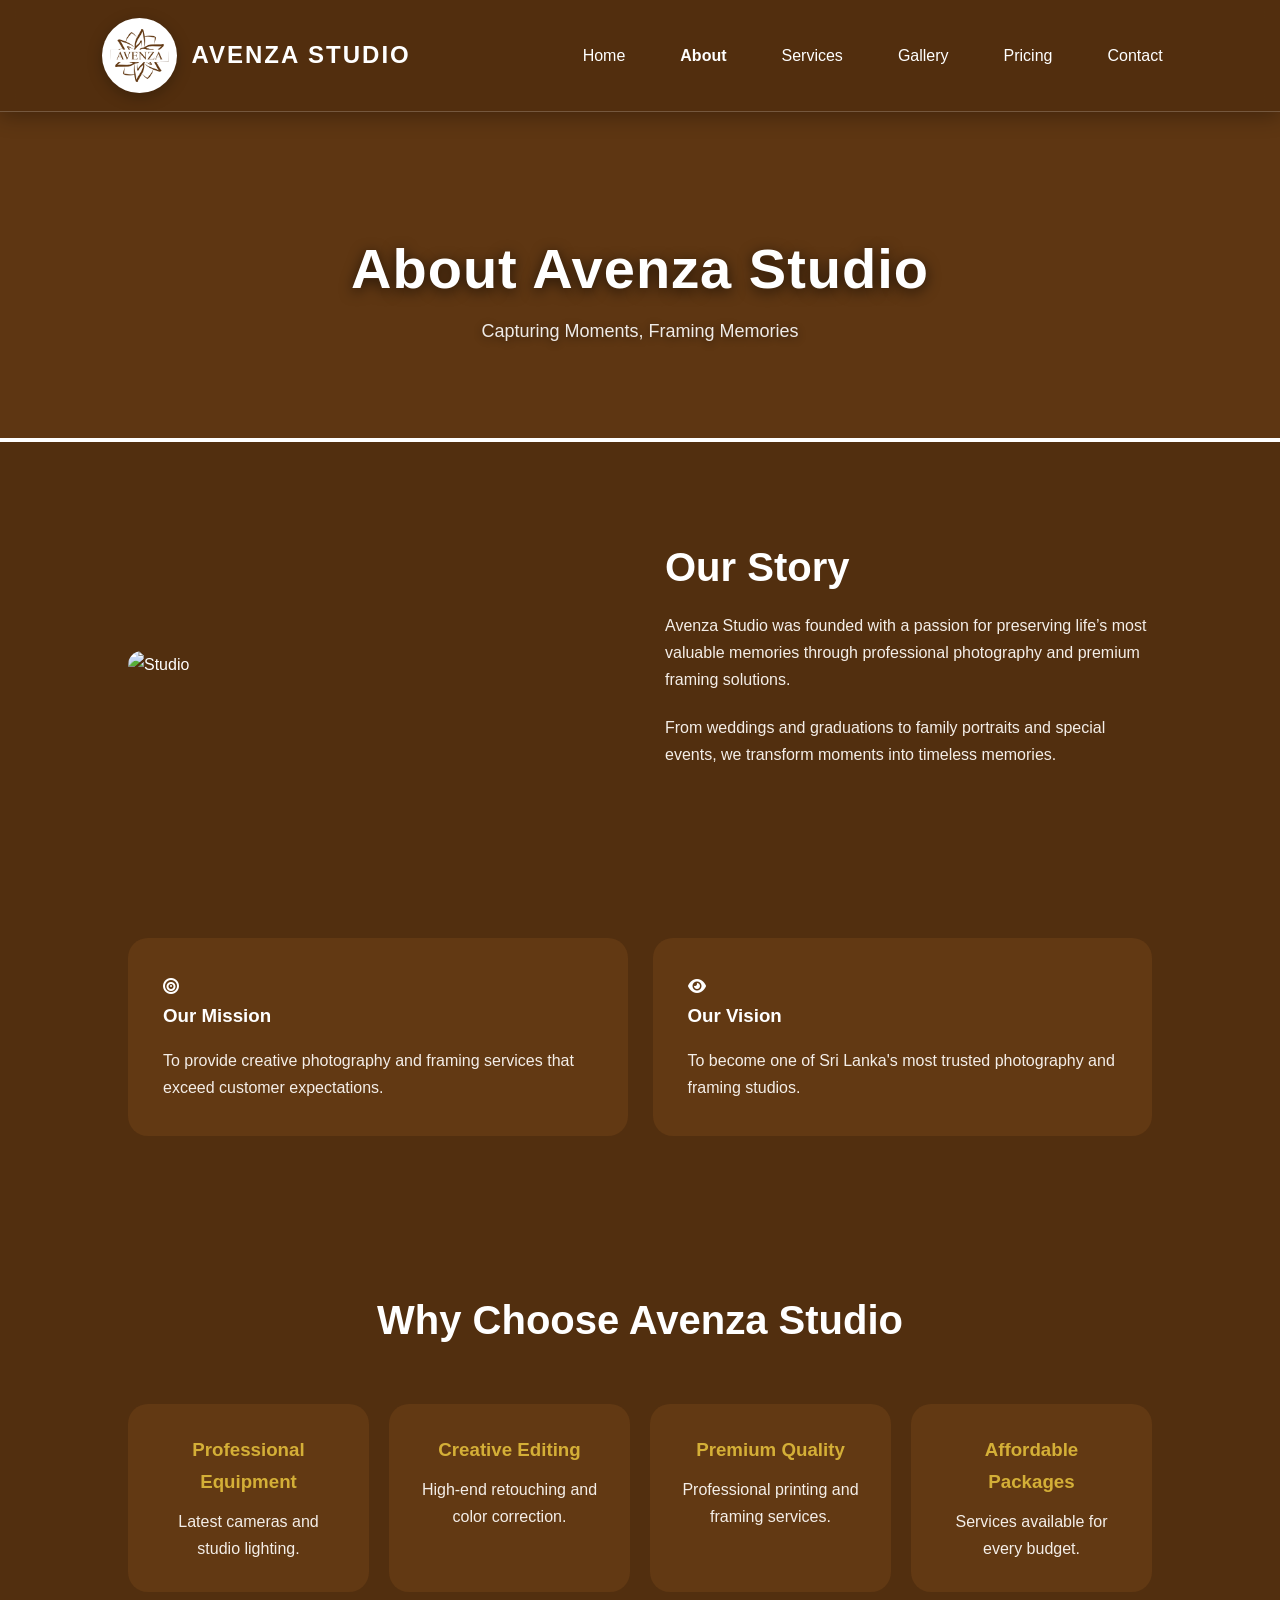
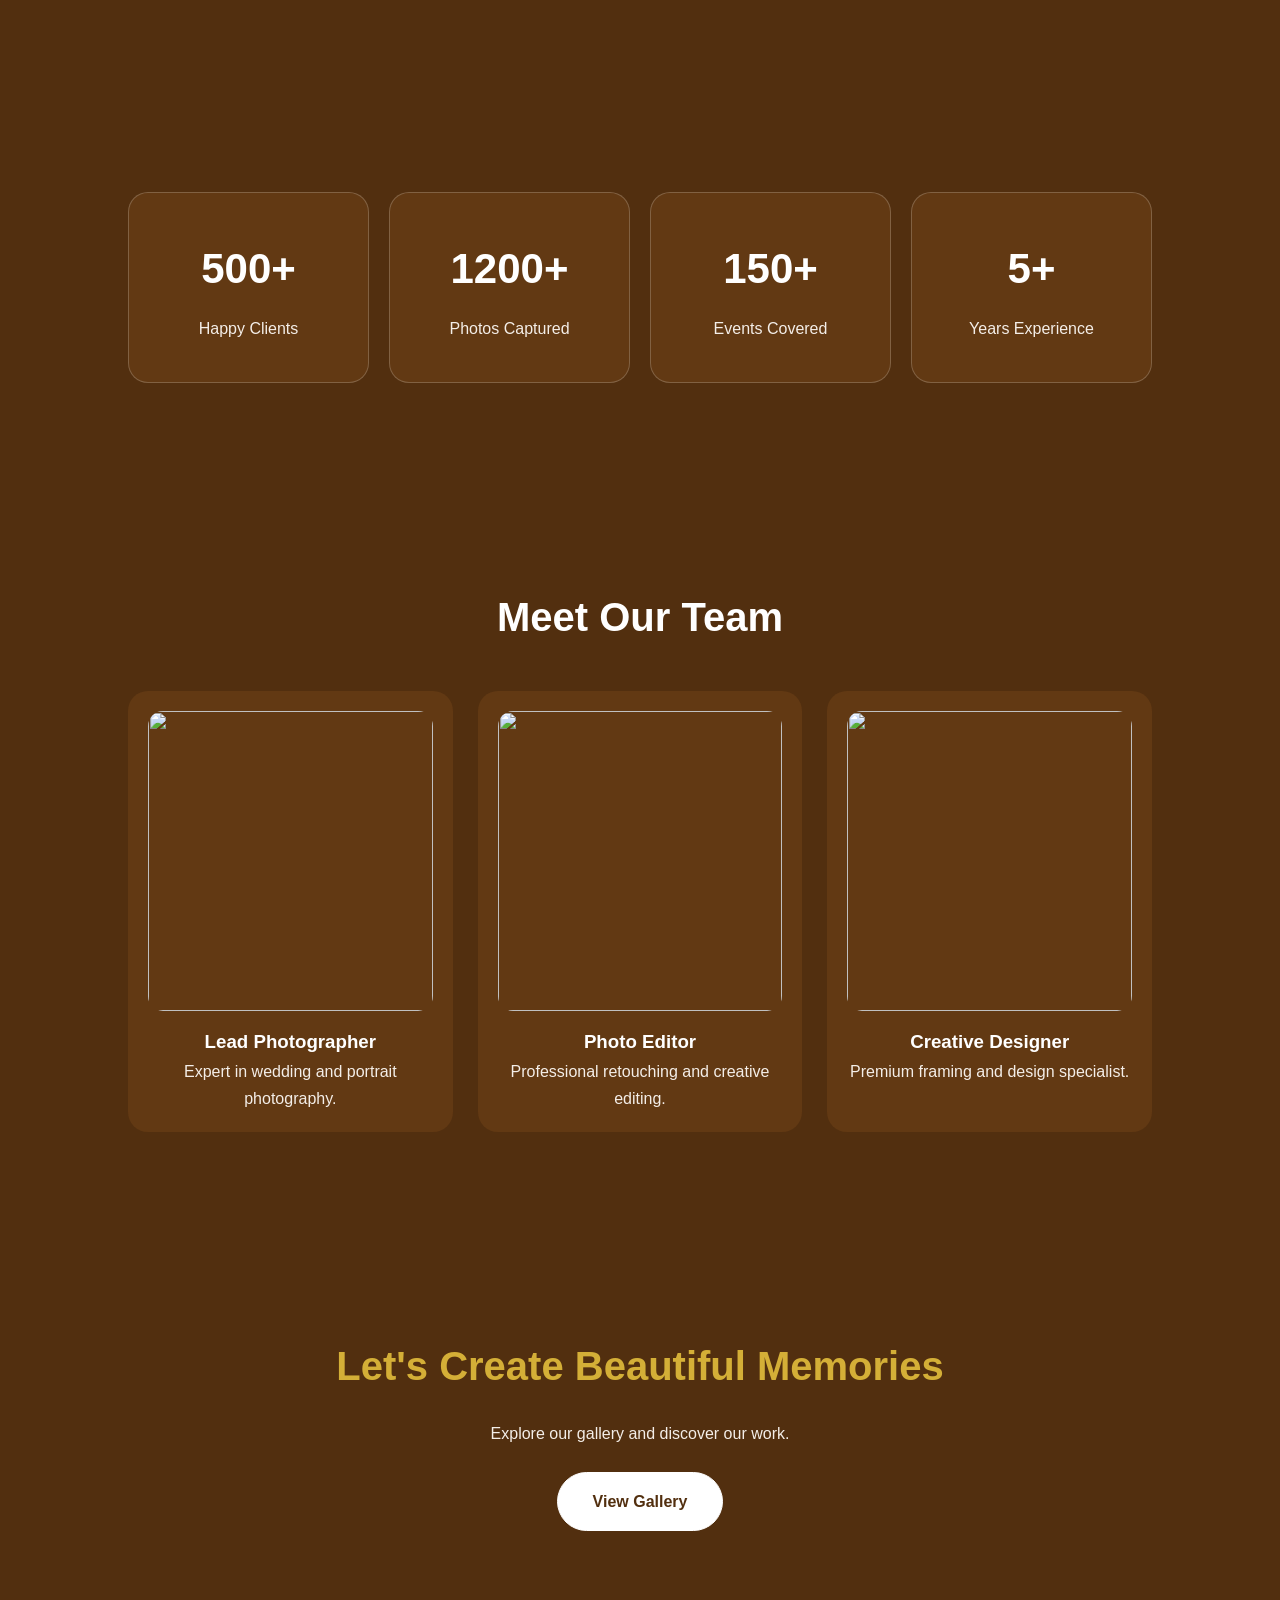
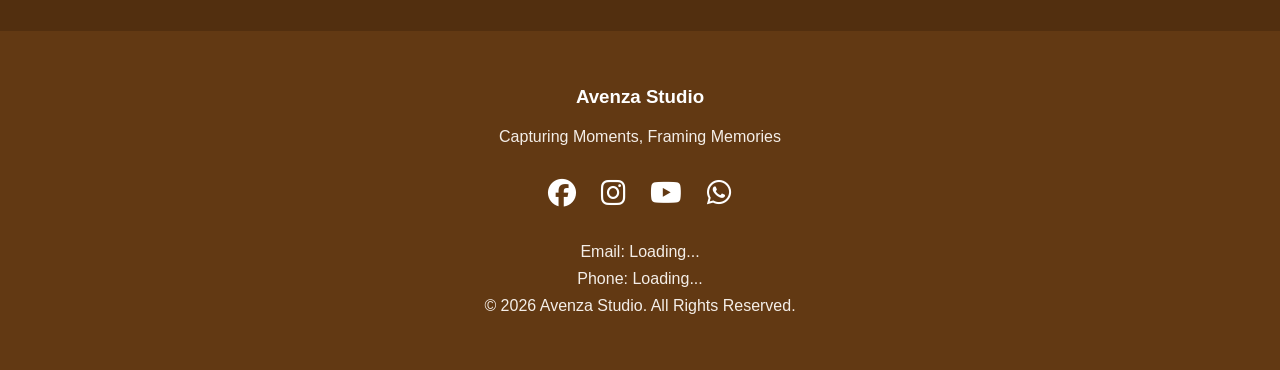
==== commit 2ec88203: "Add admin dashboard, dynamic content and site settings" ====
--- a/about.html
+++ b/about.html
@@ -21,25 +21,22 @@
 
 <nav class="navbar">
 
-     <div class="logo">
-         <img src="images/logo.png" alt="Avenza Studio Logo">
-          <span>AVENZA STUDIO</span>
+    <div class="logo">
+        <img src="images/logo.png" alt="Avenza Studio Logo">
+        <span>AVENZA STUDIO</span>
+    </div>
+
+    <div class="menu-toggle" id="menu-toggle">
+        <i class="fas fa-bars"></i>
     </div>
 
     <ul class="nav-links">
-
         <li><a href="index.html">Home</a></li>
-
         <li><a href="about.html" class="active">About</a></li>
-
         <li><a href="services.html">Services</a></li>
-
         <li><a href="gallery.html">Gallery</a></li>
-
         <li><a href="pricing.html">Pricing</a></li>
-
         <li><a href="contact.html">Contact</a></li>
-
     </ul>
 
 </nav>
@@ -274,42 +271,57 @@
 <footer>
 
     <h3>Avenza Studio</h3>
+
+    <p>
+        Capturing Moments, Framing Memories
+    </p>
+
     <div class="social-links">
 
-    <a href="https://facebook.com" target="_blank">
-        <i class="fab fa-facebook"></i>
-    </a>
-
-    <a href="https://instagram.com" target="_blank">
-        <i class="fab fa-instagram"></i>
-    </a>
-
-    <a href="https://youtube.com" target="_blank">
-        <i class="fab fa-youtube"></i>
-    </a>
-
-    <a href="https://wa.me/94767041074" target="_blank">
-        <i class="fab fa-whatsapp"></i>
-    </a>
-
-</div>
-
-   <p>
-    Email: info@avenzastudio.com
-</p>
-
-<p>
-    Phone: +94 76 704 1074
-</p>
-
-<p>
-    © 2026 Avenza Studio. All Rights Reserved.
-</p>
-
-    
+        <a id="footerFacebook"
+           href="#"
+           target="_blank">
+            <i class="fab fa-facebook"></i>
+        </a>
+
+        <a id="footerInstagram"
+           href="#"
+           target="_blank">
+            <i class="fab fa-instagram"></i>
+        </a>
+
+        <a id="footerYoutube"
+           href="#"
+           target="_blank">
+            <i class="fab fa-youtube"></i>
+        </a>
+
+        <a id="footerWhatsapp"
+           href="#"
+           target="_blank">
+            <i class="fab fa-whatsapp"></i>
+        </a>
+
+    </div>
+
+    <p>
+        Email:
+        <span id="footerEmail">Loading...</span>
+    </p>
+
+    <p>
+        Phone:
+        <span id="footerPhone">Loading...</span>
+    </p>
+
+    <p>
+        © 2026 Avenza Studio. All Rights Reserved.
+    </p>
 
 </footer>
+
 <script src="js/script.js"></script>
+<script type="module" src="js/site-settings.js"></script>
 
 
 </body>
--- a/css/style.css
+++ b/css/style.css
@@ -1513,3 +1513,2594 @@
         opacity:1;
     }
 }
+/* =========================
+   GALLERY LIGHTBOX
+========================= */
+
+.lightbox{
+    position:fixed;
+    inset:0;
+
+    background:rgba(0,0,0,0.92);
+
+    display:none;
+    justify-content:center;
+    align-items:center;
+
+    z-index:99999;
+
+    padding:30px;
+}
+
+.lightbox.active{
+    display:flex;
+}
+
+.lightbox-image{
+    max-width:90%;
+    max-height:85vh;
+
+    object-fit:contain;
+
+    border-radius:15px;
+
+    box-shadow:0 20px 60px rgba(0,0,0,0.6);
+
+    animation:lightboxZoom 0.3s ease;
+}
+
+.lightbox-close{
+    position:absolute;
+
+    top:25px;
+    right:40px;
+
+    color:white;
+
+    font-size:45px;
+    font-weight:300;
+
+    cursor:pointer;
+
+    transition:0.3s;
+}
+
+.lightbox-close:hover{
+    color:#d4af37;
+    transform:scale(1.1);
+}
+
+@keyframes lightboxZoom{
+
+    from{
+        opacity:0;
+        transform:scale(0.85);
+    }
+
+    to{
+        opacity:1;
+        transform:scale(1);
+    }
+}
+
+@media(max-width:768px){
+
+    .lightbox{
+        padding:15px;
+    }
+
+    .lightbox-image{
+        max-width:100%;
+        max-height:80vh;
+    }
+
+    .lightbox-close{
+        top:15px;
+        right:20px;
+        font-size:38px;
+    }
+
+}
+/* Gallery clickable */
+
+.gallery-photo{
+    cursor:pointer;
+}
+
+/* Smooth filter animation */
+
+@keyframes galleryFade{
+
+    from{
+        opacity:0;
+        transform:scale(0.95);
+    }
+
+    to{
+        opacity:1;
+        transform:scale(1);
+    }
+
+}
+
+/* =========================================
+   PREMIUM PRICING PAGE - FINAL OVERRIDES
+========================================= */
+
+.pricing-intro{
+    max-width:900px;
+    margin:auto;
+    padding:90px 20px 20px;
+    text-align:center;
+}
+
+.pricing-intro h2{
+    color:#d4af37;
+    font-size:44px;
+    margin:12px 0 15px;
+}
+
+.pricing-intro p{
+    color:#d1d5db;
+    max-width:760px;
+    margin:0 auto;
+}
+
+.pricing-section{
+    padding:80px 10% 110px;
+}
+
+.pricing-grid{
+    display:grid;
+    grid-template-columns:repeat(3,1fr);
+    gap:30px;
+    align-items:stretch;
+}
+
+.price-card{
+    position:relative;
+    display:flex;
+    flex-direction:column;
+    background:#111827;
+    padding:45px 32px;
+    text-align:center;
+    border-radius:24px;
+    border:1px solid rgba(212,175,55,0.12);
+    box-shadow:0 15px 40px rgba(0,0,0,0.25);
+    transition:0.35s ease;
+}
+
+.price-card:hover{
+    transform:translateY(-12px);
+    border-color:rgba(212,175,55,0.45);
+    box-shadow:0 22px 55px rgba(0,0,0,0.35);
+}
+
+.price-icon{
+    width:70px;
+    height:70px;
+    margin:0 auto 20px;
+    border-radius:50%;
+    background:rgba(212,175,55,0.12);
+    display:flex;
+    justify-content:center;
+    align-items:center;
+}
+
+.price-icon i{
+    color:#d4af37;
+    font-size:28px;
+}
+
+.price-card h2{
+    color:#d4af37;
+    margin-bottom:10px;
+    font-size:30px;
+}
+
+.package-subtitle{
+    color:#9ca3af;
+    min-height:55px;
+    margin-bottom:20px;
+}
+
+.price-card h3{
+    color:#ffffff;
+    font-size:34px;
+    margin-bottom:25px;
+}
+
+.price-card ul{
+    list-style:none;
+    text-align:left;
+    flex:1;
+    margin-bottom:30px;
+}
+
+.price-card li{
+    display:flex;
+    align-items:center;
+    gap:10px;
+    margin:15px 0;
+    color:#d1d5db;
+}
+
+.price-card li i{
+    color:#d4af37;
+}
+
+.price-card .btn{
+    margin-top:auto;
+}
+
+.popular{
+    border:2px solid #d4af37;
+    transform:scale(1.04);
+}
+
+.popular:hover{
+    transform:scale(1.04) translateY(-10px);
+}
+
+.popular-badge{
+    position:absolute;
+    top:-16px;
+    left:50%;
+    transform:translateX(-50%);
+    background:#d4af37;
+    color:#0b0f19;
+    padding:7px 18px;
+    border-radius:999px;
+    font-size:12px;
+    font-weight:800;
+    text-transform:uppercase;
+    letter-spacing:1px;
+    white-space:nowrap;
+}
+
+.custom-package{
+    padding:30px 10% 110px;
+}
+
+.custom-package-content{
+    max-width:950px;
+    margin:auto;
+    padding:60px 40px;
+    text-align:center;
+    border-radius:25px;
+    background:linear-gradient(135deg, rgba(212,175,55,0.10), rgba(17,24,39,0.95));
+    border:1px solid rgba(212,175,55,0.18);
+    box-shadow:0 20px 50px rgba(0,0,0,0.25);
+}
+
+.custom-package-content h2{
+    color:#d4af37;
+    margin:15px 0;
+}
+
+.custom-package-content p{
+    max-width:700px;
+    margin:0 auto 30px;
+    color:#d1d5db;
+}
+
+@media(max-width:992px){
+
+    .pricing-grid{
+        grid-template-columns:1fr;
+        max-width:700px;
+        margin:auto;
+    }
+
+    .popular{
+        transform:none;
+    }
+
+    .popular:hover{
+        transform:translateY(-10px);
+    }
+}
+
+@media(max-width:768px){
+
+    .pricing-intro{
+        padding-top:70px;
+    }
+
+    .pricing-intro h2{
+        font-size:34px;
+    }
+
+    .pricing-section{
+        padding:60px 20px 90px;
+    }
+
+    .price-card{
+        padding:38px 24px;
+    }
+
+    .custom-package{
+        padding:20px 20px 90px;
+    }
+
+    .custom-package-content{
+        padding:40px 25px;
+    }
+}
+/* =========================
+   PREMIUM CONTACT PAGE
+========================= */
+
+.map-section h2,
+.faq-section h2{
+    color:#d4af37;
+    margin:12px 0 15px;
+}
+
+.map-section p{
+    color:#d1d5db;
+}
+
+.map-box{
+    margin-top:35px;
+    height:auto;
+    overflow:hidden;
+    border-radius:22px;
+    box-shadow:0 20px 45px rgba(0,0,0,0.3);
+}
+
+.map-box iframe{
+    display:block;
+}
+
+.contact-buttons{
+    display:flex;
+    justify-content:center;
+    flex-wrap:wrap;
+    gap:12px;
+}
+
+.contact-buttons .btn{
+    margin:0;
+}
+
+.contact-buttons i{
+    margin-right:7px;
+}
+
+
+/* FAQ */
+
+.faq-section{
+    padding:100px 10%;
+    text-align:center;
+}
+
+.faq-intro{
+    max-width:700px;
+    margin:0 auto 45px;
+    color:#d1d5db;
+}
+
+.faq-container{
+    max-width:900px;
+    margin:auto;
+    text-align:left;
+}
+
+.faq-item{
+    margin-bottom:15px;
+    border-radius:16px;
+    overflow:hidden;
+    background:#111827;
+    border:1px solid rgba(212,175,55,0.12);
+}
+
+.faq-question{
+    width:100%;
+    padding:22px 25px;
+
+    display:flex;
+    justify-content:space-between;
+    align-items:center;
+
+    background:transparent;
+    border:none;
+
+    color:#ffffff;
+
+    font-size:17px;
+    font-weight:600;
+
+    cursor:pointer;
+
+    text-align:left;
+}
+
+.faq-question i{
+    color:#d4af37;
+    transition:0.3s;
+}
+
+.faq-answer{
+    max-height:0;
+    overflow:hidden;
+
+    transition:max-height 0.4s ease;
+}
+
+.faq-answer p{
+    padding:0 25px 22px;
+    color:#d1d5db;
+}
+
+.faq-item.active .faq-answer{
+    max-height:200px;
+}
+
+.faq-item.active .faq-question i{
+    transform:rotate(45deg);
+}
+
+
+/* Mobile */
+
+@media(max-width:768px){
+
+    .contact-buttons{
+        flex-direction:column;
+    }
+
+    .contact-buttons .btn{
+        width:100%;
+    }
+
+    .faq-section{
+        padding:80px 20px;
+    }
+
+}
+
+/* =========================================
+   FINAL MOBILE RESPONSIVE FIXES
+========================================= */
+
+@media(max-width:992px){
+
+    .navbar{
+        padding:16px 5%;
+    }
+
+    .logo span{
+        font-size:20px;
+    }
+
+    .service-grid,
+    .why-grid,
+    .team-grid{
+        grid-template-columns:repeat(2,1fr);
+    }
+
+    .stats-section{
+        grid-template-columns:repeat(2,1fr);
+    }
+
+    .pricing-grid{
+        grid-template-columns:1fr;
+        max-width:700px;
+        margin:auto;
+    }
+
+    .contact-section{
+        grid-template-columns:1fr;
+    }
+
+    .about-story{
+        grid-template-columns:1fr;
+    }
+
+    .process-grid{
+        grid-template-columns:repeat(2,1fr);
+    }
+}
+
+@media(max-width:768px){
+
+    body{
+        overflow-x:hidden;
+    }
+
+    .navbar{
+        flex-wrap:wrap;
+        padding:14px 20px;
+    }
+
+    .logo{
+        gap:8px;
+    }
+
+    .logo img{
+        height:50px;
+    }
+
+    .logo span{
+        font-size:16px;
+        letter-spacing:1px;
+    }
+
+    .menu-toggle{
+        display:block;
+    }
+
+    .nav-links{
+        display:none;
+        width:100%;
+        flex-direction:column;
+        align-items:center;
+        margin-top:15px;
+        background:#111827;
+        border-radius:15px;
+        padding:15px 0;
+    }
+
+    .nav-links.active{
+        display:flex;
+    }
+
+    .nav-links li{
+        width:100%;
+        margin:3px 0;
+        text-align:center;
+    }
+
+    .nav-links a{
+        display:block;
+        width:100%;
+        padding:12px;
+    }
+
+    .hero{
+        min-height:85vh;
+        height:auto;
+        padding:80px 20px;
+    }
+
+    .hero h1{
+        font-size:38px;
+        line-height:1.15;
+    }
+
+    .hero p{
+        font-size:16px;
+    }
+
+    .hero-content{
+        padding:10px;
+    }
+
+    .page-header{
+        padding:90px 20px;
+    }
+
+    .page-header h1{
+        font-size:38px;
+    }
+
+    h2{
+        font-size:32px;
+    }
+
+    .about-preview,
+    .about-story,
+    .team-section,
+    .why-us,
+    .services,
+    .services-page,
+    .process-section,
+    .pricing-section,
+    .contact-section-single,
+    .map-section,
+    .faq-section,
+    .cta{
+        padding-left:20px;
+        padding-right:20px;
+    }
+
+    .about-story{
+        gap:30px;
+    }
+
+    .story-content h2{
+        font-size:32px;
+    }
+
+    .service-grid,
+    .why-grid,
+    .team-grid,
+    .process-grid,
+    .pricing-grid{
+        grid-template-columns:1fr;
+    }
+
+    .stats-section{
+        grid-template-columns:1fr 1fr;
+        padding:70px 20px;
+    }
+
+    .stat-box{
+        padding:25px 15px;
+    }
+
+    .stat-box h2{
+        font-size:32px;
+    }
+
+    .gallery-page{
+        grid-template-columns:1fr;
+        padding:20px 20px 80px;
+    }
+
+    .gallery-photo,
+    .gallery-photo:nth-child(2),
+    .gallery-photo:nth-child(5),
+    .gallery-photo:nth-child(8){
+        height:340px;
+    }
+
+    .gallery-hero{
+        min-height:420px;
+        padding:70px 20px;
+    }
+
+    .gallery-hero-content h1{
+        font-size:38px;
+    }
+
+    .gallery-filter{
+        padding-left:20px;
+        padding-right:20px;
+    }
+
+    .price-card{
+        padding:35px 22px;
+    }
+
+    .popular{
+        transform:none;
+    }
+
+    .contact-card{
+        padding:35px 22px;
+    }
+
+    .contact-card h2{
+        font-size:34px;
+    }
+
+    .contact-details{
+        text-align:left;
+    }
+
+    .contact-buttons{
+        flex-direction:column;
+    }
+
+    .contact-buttons .btn{
+        width:100%;
+        text-align:center;
+    }
+
+    .map-box iframe{
+        height:320px;
+    }
+
+    .faq-question{
+        font-size:15px;
+        padding:18px;
+    }
+
+    .faq-answer p{
+        padding:0 18px 18px;
+    }
+
+    .gallery-cta-buttons{
+        flex-direction:column;
+        align-items:center;
+    }
+
+    .gallery-cta-buttons .btn{
+        width:100%;
+        max-width:320px;
+    }
+
+    footer{
+        padding:40px 20px;
+    }
+
+    .social-links a{
+        font-size:24px;
+        margin:0 8px;
+    }
+
+    .whatsapp-btn{
+        width:55px;
+        height:55px;
+        right:18px;
+        bottom:18px;
+        font-size:28px;
+    }
+}
+
+@media(max-width:480px){
+
+    .logo img{
+        height:44px;
+    }
+
+    .logo span{
+        font-size:14px;
+    }
+
+    .hero h1{
+        font-size:32px;
+    }
+
+    .page-header h1{
+        font-size:32px;
+    }
+
+    .stats-section{
+        grid-template-columns:1fr;
+    }
+
+    .gallery-photo,
+    .gallery-photo:nth-child(2),
+    .gallery-photo:nth-child(5),
+    .gallery-photo:nth-child(8){
+        height:300px;
+    }
+
+    .contact-card h2{
+        font-size:30px;
+    }
+}
+
+/* =========================================
+   AVENZA BROWN + WHITE THEME OVERRIDES
+========================================= */
+
+:root{
+    --main:#522f0f;
+    --secondary:#623913;
+    --white:#ffffff;
+    --soft:#f4eee8;
+    --border:rgba(255,255,255,0.20);
+}
+
+body{
+    background:var(--main);
+    color:var(--white);
+}
+
+p{
+    color:var(--soft);
+}
+
+.navbar{
+    background:rgba(82,47,15,0.94);
+    border-bottom:1px solid var(--border);
+}
+
+.logo,
+.logo span,
+.menu-toggle,
+.nav-links a,
+.active{
+    color:var(--white) !important;
+}
+
+.nav-links a:hover{
+    color:var(--white);
+    background:rgba(255,255,255,0.10);
+}
+
+.nav-links a::after{
+    background:var(--white);
+}
+
+.hero-overlay{
+    background:rgba(82,47,15,0.48);
+}
+
+.hero h1,
+.hero p{
+    color:var(--white);
+}
+
+.btn{
+    background:var(--white);
+    color:var(--main);
+    border:1px solid var(--white);
+}
+
+.btn:hover{
+    background:var(--secondary);
+    color:var(--white);
+    border-color:var(--white);
+}
+
+.btn-outline{
+    background:transparent;
+    color:var(--white);
+    border:1px solid var(--white);
+}
+
+.btn-outline:hover{
+    background:var(--white);
+    color:var(--main);
+}
+
+.about-preview h2,
+.services h2,
+.services-intro h2,
+.process-section h2,
+.why-us h2,
+.page-header h1,
+.story-content h2,
+.about-story h2,
+.mission-card h3,
+.team-section h2,
+.team-card h3,
+.price-card h2,
+.contact-info h2,
+.contact-form h2,
+.contact-card h2,
+.map-section h2,
+.faq-section h2,
+.gallery-intro h2,
+.custom-package-content h2,
+.pricing-intro h2,
+.stat-box h2,
+.section-label,
+.gallery-overlay span{
+    color:var(--white);
+}
+
+.service-card,
+.process-card,
+.gallery-item,
+.why-card,
+.stat-box,
+.mission-card,
+.team-card,
+.price-card,
+.contact-info,
+.contact-form,
+.contact-card,
+.faq-item{
+    background:var(--secondary);
+    color:var(--white);
+    border-color:var(--border);
+}
+
+.service-card i,
+.process-card span,
+.price-icon i,
+.price-card li i,
+.contact-details i,
+.faq-question i,
+.stat-box > i{
+    color:var(--white);
+}
+
+.price-icon{
+    background:rgba(255,255,255,0.12);
+}
+
+.about-preview p,
+.story-content p,
+.gallery-hero-content p,
+.gallery-intro p,
+.pricing-intro p,
+.package-subtitle,
+.price-card li,
+.custom-package-content p,
+.map-section p,
+.faq-intro,
+.faq-answer p,
+.contact-text{
+    color:var(--soft);
+}
+
+.page-header{
+    background:
+        linear-gradient(rgba(82,47,15,0.62), rgba(82,47,15,0.62)),
+        url('../images/banner.jpg');
+    background-size:cover;
+    background-position:center;
+}
+
+.gallery-filter button,
+.gallery-filter .filter-btn{
+    background:var(--secondary);
+    color:var(--white);
+    border:1px solid var(--border);
+}
+
+.gallery-filter button:hover,
+.gallery-filter .active,
+.gallery-filter .filter-btn:hover,
+.gallery-filter .filter-btn.active{
+    background:var(--white);
+    color:var(--main);
+    border-color:var(--white);
+}
+
+.gallery-photo{
+    background:var(--secondary);
+}
+
+.gallery-overlay{
+    background:linear-gradient(
+        to top,
+        rgba(82,47,15,0.94),
+        rgba(82,47,15,0.08) 70%
+    );
+}
+
+.gallery-overlay h3{
+    color:var(--white);
+}
+
+.gallery-overlay > i{
+    background:var(--white);
+    color:var(--main);
+}
+
+.gallery-hero{
+    background:
+        linear-gradient(rgba(82,47,15,0.35), rgba(82,47,15,0.82)),
+        url('../images/gallery-banner.jpg');
+    background-size:cover;
+    background-position:center;
+}
+
+.gallery-hero-overlay{
+    background:radial-gradient(
+        circle at center,
+        rgba(255,255,255,0.08),
+        rgba(82,47,15,0.22)
+    );
+}
+
+.gallery-cta{
+    background:
+        linear-gradient(rgba(82,47,15,0.90), rgba(82,47,15,0.90)),
+        url('../images/gallery-banner.jpg');
+    background-size:cover;
+    background-position:center;
+}
+
+.stats-section{
+    background:var(--main);
+}
+
+.popular{
+    border:2px solid var(--white);
+}
+
+.popular-badge{
+    background:var(--white);
+    color:var(--main);
+}
+
+.custom-package-content{
+    background:linear-gradient(
+        135deg,
+        rgba(255,255,255,0.10),
+        rgba(98,57,19,0.96)
+    );
+    border:1px solid var(--border);
+}
+
+.contact-form input,
+.contact-form textarea,
+.contact-form select{
+    background:var(--main);
+    color:var(--white);
+    border:1px solid var(--border);
+}
+
+.contact-form input::placeholder,
+.contact-form textarea::placeholder{
+    color:rgba(255,255,255,0.72);
+}
+
+.contact-form button{
+    background:var(--white);
+    color:var(--main);
+}
+
+.map-box{
+    background:var(--secondary);
+}
+
+.faq-question{
+    color:var(--white);
+}
+
+footer{
+    background:var(--secondary);
+    color:var(--white);
+}
+
+footer h3,
+.social-links a{
+    color:var(--white);
+}
+
+.social-links a:hover{
+    color:var(--soft);
+}
+
+.lightbox{
+    background:rgba(82,47,15,0.96);
+}
+
+.lightbox-close{
+    color:var(--white);
+}
+
+.lightbox-close:hover{
+    color:var(--soft);
+}
+
+@media(max-width:768px){
+    .nav-links{
+        background:var(--secondary);
+        border:1px solid var(--border);
+    }
+}
+
+/* =========================================
+   LOGO VISIBILITY IMPROVEMENT
+========================================= */
+
+.logo{
+    display:flex;
+    align-items:center;
+    gap:14px;
+}
+
+.logo img{
+    width:75px;
+    height:75px;
+    object-fit:contain;
+    background:#ffffff;
+    padding:5px;
+    border-radius:50%;
+    box-shadow:0 4px 15px rgba(0,0,0,0.25);
+    transition:transform 0.3s ease;
+}
+
+.logo img:hover{
+    transform:scale(1.07);
+}
+
+.logo span{
+    color:#ffffff;
+    font-size:24px;
+    font-weight:800;
+    letter-spacing:2px;
+}
+
+@media(max-width:768px){
+
+    .logo img{
+        width:58px;
+        height:58px;
+        padding:4px;
+    }
+
+    .logo span{
+        font-size:16px;
+        letter-spacing:1px;
+    }
+}
+
+@media(max-width:480px){
+
+    .logo img{
+        width:52px;
+        height:52px;
+    }
+
+    .logo span{
+        font-size:14px;
+    }
+}
+
+/* =========================================
+   PAGE TITLE VISIBILITY FIX
+   About / Services / Pricing / Contact
+========================================= */
+
+/* Main page banner titles */
+.page-header{
+    position:relative;
+    min-height:320px;
+    display:flex;
+    flex-direction:column;
+    justify-content:center;
+    align-items:center;
+    padding:110px 20px 80px;
+    overflow:visible;
+    text-align:center;
+}
+
+.page-header::before{
+    content:"";
+    position:absolute;
+    inset:0;
+    background:rgba(82,47,15,0.28);
+    z-index:0;
+    pointer-events:none;
+}
+
+.page-header h1,
+.page-header p{
+    position:relative;
+    z-index:1;
+}
+
+.page-header h1{
+    color:#ffffff !important;
+    font-size:56px;
+    line-height:1.2;
+    font-weight:800;
+    margin:0 0 14px;
+    padding:4px 10px;
+    text-shadow:0 3px 14px rgba(0,0,0,0.65);
+}
+
+.page-header p{
+    color:#ffffff !important;
+    font-size:18px;
+    max-width:760px;
+    margin:0 auto;
+    text-shadow:0 2px 10px rgba(0,0,0,0.55);
+}
+
+/* Services page heading */
+.services-intro h2{
+    color:#ffffff !important;
+    line-height:1.25;
+    font-weight:800;
+    text-shadow:0 2px 10px rgba(0,0,0,0.35);
+}
+
+/* Pricing page heading */
+.pricing-intro h2{
+    color:#ffffff !important;
+    line-height:1.25;
+    font-weight:800;
+    text-shadow:0 2px 10px rgba(0,0,0,0.35);
+}
+
+/* Contact page main card heading */
+.contact-card h2{
+    color:#ffffff !important;
+    line-height:1.25;
+    font-weight:800;
+    text-shadow:0 2px 10px rgba(0,0,0,0.35);
+}
+
+/* About page story heading */
+.story-content h2,
+.about-story h2{
+    color:#ffffff !important;
+    line-height:1.25;
+    font-weight:800;
+}
+
+/* Mobile title fixes */
+@media(max-width:768px){
+
+    .page-header{
+        min-height:250px;
+        padding:85px 20px 55px;
+    }
+
+    .page-header h1{
+        font-size:38px;
+        line-height:1.2;
+    }
+
+    .page-header p{
+        font-size:16px;
+    }
+
+    .services-intro h2,
+    .pricing-intro h2,
+    .contact-card h2,
+    .story-content h2,
+    .about-story h2{
+        font-size:32px;
+        line-height:1.25;
+    }
+}
+
+@media(max-width:480px){
+
+    .page-header{
+        min-height:220px;
+        padding:75px 16px 45px;
+    }
+
+    .page-header h1{
+        font-size:32px;
+    }
+
+    .services-intro h2,
+    .pricing-intro h2,
+    .contact-card h2,
+    .story-content h2,
+    .about-story h2{
+        font-size:28px;
+    }
+}
+/* =========================================
+   CLEAN PAGE HEADING SECTION
+========================================= */
+
+.page-header{
+    min-height:330px;
+    padding:110px 20px 80px;
+
+    display:flex;
+    flex-direction:column;
+    justify-content:center;
+    align-items:center;
+
+    text-align:center;
+
+    /* Heading section eka anith content walin separate karanawa */
+    background:#623913;
+
+    border-bottom:4px solid #ffffff;
+}
+
+/* Main Heading */
+
+.page-header h1{
+    background:none !important;
+    border:none !important;
+    box-shadow:none !important;
+
+    color:#ffffff !important;
+
+    font-size:56px;
+    font-weight:800;
+    line-height:1.2;
+
+    margin:0 0 15px 0;
+    padding:0;
+
+    letter-spacing:1px;
+}
+
+/* Heading yata description */
+
+.page-header p{
+    color:#ffffff !important;
+
+    font-size:18px;
+    line-height:1.6;
+
+    max-width:750px;
+    margin:0 auto;
+
+    opacity:0.9;
+}
+
+/* Services page top section */
+
+.services-intro{
+    background:#623913;
+    text-align:center;
+    padding:90px 20px;
+
+    border-bottom:4px solid #ffffff;
+}
+
+.services-intro h2{
+    background:none !important;
+    border:none !important;
+    box-shadow:none !important;
+
+    color:#ffffff !important;
+    font-size:44px;
+    font-weight:800;
+    line-height:1.25;
+
+    margin-bottom:18px;
+}
+
+.services-intro p{
+    color:#ffffff;
+    max-width:750px;
+    margin:auto;
+    opacity:0.9;
+}
+
+/* Pricing intro */
+
+.pricing-intro{
+    max-width:none;
+    background:#623913;
+
+    padding:90px 20px;
+
+    text-align:center;
+
+    border-bottom:4px solid #ffffff;
+}
+
+.pricing-intro h2{
+    background:none !important;
+    border:none !important;
+    box-shadow:none !important;
+
+    color:#ffffff !important;
+
+    font-size:44px;
+    font-weight:800;
+    line-height:1.25;
+
+    margin-bottom:18px;
+}
+
+.pricing-intro p{
+    color:#ffffff;
+    opacity:0.9;
+}
+
+/* =========================
+   MOBILE
+========================= */
+
+@media(max-width:768px){
+
+    .page-header{
+        min-height:250px;
+        padding:80px 20px 60px;
+    }
+
+    .page-header h1{
+        font-size:36px;
+    }
+
+    .page-header p{
+        font-size:16px;
+    }
+
+    .services-intro,
+    .pricing-intro{
+        padding:70px 20px;
+    }
+
+    .services-intro h2,
+    .pricing-intro h2{
+        font-size:32px;
+    }
+}
+
+@media(max-width:480px){
+
+    .page-header h1{
+        font-size:30px;
+    }
+
+    .services-intro h2,
+    .pricing-intro h2{
+        font-size:28px;
+    }
+}
+/* Pricing Packages - Remove Separate Heading Background */
+
+.pricing-intro{
+    max-width:900px;
+    margin:auto;
+    padding:90px 20px 20px;
+
+    background:transparent !important;
+    border-bottom:none !important;
+
+    text-align:center;
+}
+
+.pricing-intro h2{
+    background:none !important;
+    border:none !important;
+    box-shadow:none !important;
+
+    color:#ffffff !important;
+    padding:0 !important;
+}
+
+.pricing-intro p{
+    color:#ffffff;
+    opacity:0.9;
+}
+/* =========================================
+   SMOOTH GALLERY FILTER ANIMATION
+========================================= */
+
+.gallery-photo{
+    transition:
+        opacity 0.35s ease,
+        transform 0.35s ease;
+}
+
+.gallery-show{
+    display:block;
+    opacity:1;
+    transform:scale(1);
+    animation:galleryFilterIn 0.4s ease;
+}
+
+.gallery-hide{
+    display:none !important;
+}
+
+@keyframes galleryFilterIn{
+
+    from{
+        opacity:0;
+        transform:scale(0.94) translateY(10px);
+    }
+
+    to{
+        opacity:1;
+        transform:scale(1) translateY(0);
+    }
+}
+/* =========================================
+   ADMIN SECTION SWITCHING
+========================================= */
+
+.admin-section {
+    display: none;
+}
+
+.admin-section.active {
+    display: block;
+    animation: adminFadeIn 0.35s ease;
+}
+
+@keyframes adminFadeIn {
+    from {
+        opacity: 0;
+        transform: translateY(8px);
+    }
+
+    to {
+        opacity: 1;
+        transform: translateY(0);
+    }
+}
+
+
+/* =========================================
+   PROFESSIONAL ADMIN DASHBOARD
+   Avenza Brown + White Theme
+========================================= */
+
+.admin-dashboard{
+    min-height:100vh;
+    display:flex;
+    background:#f7f2ed;
+    color:#2a180b;
+}
+
+/* Sidebar */
+
+.admin-sidebar{
+    width:260px;
+    min-height:100vh;
+    position:sticky;
+    top:0;
+    align-self:flex-start;
+
+    display:flex;
+    flex-direction:column;
+
+    padding:32px 22px;
+
+    background:#522f0f;
+    color:#ffffff;
+
+    box-shadow:8px 0 30px rgba(0,0,0,0.12);
+    z-index:50;
+}
+
+.admin-sidebar h2{
+    font-size:30px;
+    color:#ffffff;
+    letter-spacing:2px;
+    margin-bottom:2px;
+}
+
+.admin-sidebar > p{
+    color:rgba(255,255,255,0.72);
+    font-size:14px;
+    margin-bottom:32px;
+}
+
+.admin-sidebar nav{
+    display:flex;
+    flex-direction:column;
+    gap:8px;
+}
+
+.admin-sidebar .admin-nav-link{
+    display:flex;
+    align-items:center;
+    gap:12px;
+
+    padding:13px 15px;
+
+    color:#ffffff !important;
+    text-decoration:none;
+
+    border-radius:12px;
+
+    transition:
+        background 0.25s ease,
+        transform 0.25s ease;
+}
+
+.admin-sidebar .admin-nav-link i{
+    width:20px;
+    text-align:center;
+    font-size:16px;
+}
+
+.admin-sidebar .admin-nav-link:hover{
+    background:rgba(255,255,255,0.10);
+    transform:translateX(3px);
+}
+
+.admin-sidebar .admin-nav-link.active{
+    background:#ffffff;
+    color:#522f0f !important;
+    font-weight:700;
+}
+
+.admin-sidebar #logoutBtn{
+    margin-top:auto;
+
+    width:100%;
+
+    padding:13px 16px;
+
+    display:flex;
+    align-items:center;
+    justify-content:center;
+    gap:10px;
+
+    background:#ffffff;
+    color:#522f0f;
+
+    border:1px solid #ffffff;
+    border-radius:12px;
+
+    font-weight:700;
+    cursor:pointer;
+
+    transition:0.25s ease;
+}
+
+.admin-sidebar #logoutBtn:hover{
+    background:transparent;
+    color:#ffffff;
+}
+
+/* Main */
+
+.admin-main{
+    flex:1;
+    min-width:0;
+    padding:38px;
+}
+
+.admin-header{
+    display:flex;
+    justify-content:space-between;
+    align-items:center;
+
+    margin-bottom:28px;
+
+    padding:26px 30px;
+
+    background:#ffffff;
+    border-radius:18px;
+
+    box-shadow:0 10px 30px rgba(82,47,15,0.08);
+}
+
+.admin-header h1{
+    color:#522f0f;
+    font-size:34px;
+    line-height:1.2;
+    margin-bottom:5px;
+}
+
+.admin-header p{
+    color:#745b49;
+}
+
+/* Sections */
+
+.admin-section{
+    display:none;
+}
+
+.admin-section.active{
+    display:block;
+    animation:adminFadeIn 0.35s ease;
+}
+
+.admin-section > h2{
+    color:#522f0f;
+    font-size:30px;
+    margin-bottom:22px;
+}
+
+/* Forms / Cards */
+
+.upload-card{
+    background:#ffffff;
+
+    padding:28px;
+
+    border-radius:18px;
+
+    box-shadow:0 10px 30px rgba(82,47,15,0.08);
+
+    border:1px solid rgba(82,47,15,0.08);
+
+    margin-bottom:34px;
+}
+
+.upload-card form{
+    display:grid;
+    gap:12px;
+}
+
+.upload-card label{
+    color:#522f0f;
+    font-size:14px;
+    font-weight:700;
+    margin-top:4px;
+}
+
+.upload-card input,
+.upload-card select,
+.upload-card textarea{
+    width:100%;
+    padding:13px 14px;
+
+    border:1px solid #d8c8bb;
+    border-radius:10px;
+
+    background:#fffdfb;
+    color:#2a180b;
+
+    font:inherit;
+
+    outline:none;
+
+    transition:
+        border-color 0.2s ease,
+        box-shadow 0.2s ease;
+}
+
+.upload-card textarea{
+    min-height:120px;
+    resize:vertical;
+}
+
+.upload-card input:focus,
+.upload-card select:focus,
+.upload-card textarea:focus{
+    border-color:#623913;
+    box-shadow:0 0 0 3px rgba(98,57,19,0.10);
+}
+
+.upload-card input[type="file"]{
+    background:#f8f2ec;
+    cursor:pointer;
+}
+
+.upload-card small{
+    color:#806c5e;
+    margin-top:-5px;
+}
+
+.upload-card button,
+.service-form-buttons button{
+    width:max-content;
+    min-width:150px;
+
+    padding:12px 18px;
+
+    border:none;
+    border-radius:10px;
+
+    background:#522f0f;
+    color:#ffffff;
+
+    font-weight:700;
+    cursor:pointer;
+
+    transition:
+        transform 0.2s ease,
+        background 0.2s ease;
+}
+
+.upload-card button:hover,
+.service-form-buttons button:hover{
+    background:#623913;
+    transform:translateY(-2px);
+}
+
+#cancelServiceEdit,
+#cancelPricingEdit{
+    background:#e9ded5;
+    color:#522f0f;
+}
+
+#cancelServiceEdit:hover,
+#cancelPricingEdit:hover{
+    background:#d8c8bb;
+}
+
+.service-form-buttons{
+    display:flex;
+    gap:12px;
+    flex-wrap:wrap;
+    margin-top:8px;
+}
+
+#uploadMessage,
+#serviceMessage,
+#pricingMessage,
+#settingsMessage{
+    margin-top:14px;
+    color:#522f0f;
+    font-weight:600;
+}
+
+/* Popular checkbox */
+
+.popular-checkbox{
+    display:flex;
+    align-items:center;
+    gap:10px;
+    width:max-content;
+}
+
+.popular-checkbox input{
+    width:auto;
+    accent-color:#522f0f;
+}
+
+/* Section headers */
+
+.admin-gallery-header{
+    display:flex;
+    align-items:center;
+    justify-content:space-between;
+    margin:10px 0 18px;
+}
+
+.admin-gallery-header h2{
+    color:#522f0f;
+    font-size:24px;
+}
+
+/* Gallery cards */
+
+.admin-gallery-grid{
+    display:grid;
+    grid-template-columns:repeat(3,minmax(0,1fr));
+    gap:20px;
+}
+
+.admin-gallery-card{
+    overflow:hidden;
+
+    background:#ffffff;
+
+    border-radius:16px;
+
+    border:1px solid rgba(82,47,15,0.08);
+
+    box-shadow:0 10px 25px rgba(82,47,15,0.08);
+
+    transition:
+        transform 0.25s ease,
+        box-shadow 0.25s ease;
+}
+
+.admin-gallery-card:hover{
+    transform:translateY(-5px);
+    box-shadow:0 16px 35px rgba(82,47,15,0.14);
+}
+
+.admin-gallery-card img{
+    width:100%;
+    height:210px;
+    display:block;
+    object-fit:cover;
+}
+
+.admin-gallery-info{
+    padding:18px;
+}
+
+.admin-gallery-info h3{
+    color:#522f0f;
+    font-size:18px;
+    margin-bottom:4px;
+}
+
+.admin-gallery-info p{
+    color:#806c5e;
+    text-transform:capitalize;
+    margin-bottom:14px;
+}
+
+.delete-photo-btn{
+    padding:9px 13px;
+
+    background:#fff1f0;
+    color:#9c2f24;
+
+    border:1px solid #f0c7c3;
+    border-radius:9px;
+
+    font-weight:700;
+    cursor:pointer;
+}
+
+.delete-photo-btn:hover{
+    background:#9c2f24;
+    color:#ffffff;
+}
+
+/* Services */
+
+.admin-services-grid{
+    display:grid;
+    grid-template-columns:repeat(3,minmax(0,1fr));
+    gap:20px;
+}
+
+.admin-service-card{
+    position:relative;
+
+    background:#ffffff;
+
+    padding:24px;
+
+    border-radius:16px;
+
+    border:1px solid rgba(82,47,15,0.08);
+
+    box-shadow:0 10px 25px rgba(82,47,15,0.08);
+}
+
+.admin-service-card > i{
+    width:48px;
+    height:48px;
+
+    display:flex;
+    align-items:center;
+    justify-content:center;
+
+    margin-bottom:16px;
+
+    border-radius:12px;
+
+    background:#f2e8df;
+    color:#522f0f;
+
+    font-size:21px;
+}
+
+.admin-service-card h3{
+    color:#522f0f;
+    margin-bottom:8px;
+}
+
+.admin-service-card p{
+    color:#745b49;
+    margin-bottom:18px;
+}
+
+/* Pricing */
+
+.admin-pricing-grid{
+    display:grid;
+    grid-template-columns:repeat(3,minmax(0,1fr));
+    gap:20px;
+}
+
+.admin-pricing-card{
+    position:relative;
+
+    background:#ffffff;
+
+    padding:26px;
+
+    border-radius:16px;
+
+    border:1px solid rgba(82,47,15,0.08);
+
+    box-shadow:0 10px 25px rgba(82,47,15,0.08);
+}
+
+.admin-pricing-card h3{
+    color:#522f0f;
+    font-size:22px;
+    margin-bottom:6px;
+}
+
+.admin-pricing-card h4{
+    color:#623913;
+    font-size:28px;
+    margin-bottom:10px;
+}
+
+.admin-pricing-card p{
+    color:#745b49;
+    margin-bottom:15px;
+}
+
+.admin-pricing-card ul{
+    list-style:none;
+    margin-bottom:20px;
+}
+
+.admin-pricing-card li{
+    display:flex;
+    gap:9px;
+    align-items:flex-start;
+    color:#5e4c3f;
+    margin:9px 0;
+}
+
+.admin-pricing-card li i{
+    color:#522f0f;
+    margin-top:4px;
+}
+
+.admin-pricing-card .popular-badge{
+    position:static;
+    display:inline-block;
+    transform:none;
+
+    margin-bottom:14px;
+
+    background:#522f0f;
+    color:#ffffff;
+
+    border-radius:999px;
+    padding:6px 12px;
+    font-size:11px;
+}
+
+/* Edit/Delete common actions */
+
+.admin-service-actions{
+    display:flex;
+    gap:10px;
+    flex-wrap:wrap;
+}
+
+.edit-service-btn,
+.edit-pricing-btn,
+.delete-service-btn,
+.delete-pricing-btn{
+    padding:9px 13px;
+
+    border-radius:9px;
+
+    font-weight:700;
+    cursor:pointer;
+
+    transition:0.2s ease;
+}
+
+.edit-service-btn,
+.edit-pricing-btn{
+    background:#f2e8df;
+    color:#522f0f;
+    border:1px solid #d8c8bb;
+}
+
+.edit-service-btn:hover,
+.edit-pricing-btn:hover{
+    background:#522f0f;
+    color:#ffffff;
+}
+
+.delete-service-btn,
+.delete-pricing-btn{
+    background:#fff1f0;
+    color:#9c2f24;
+    border:1px solid #f0c7c3;
+}
+
+.delete-service-btn:hover,
+.delete-pricing-btn:hover{
+    background:#9c2f24;
+    color:#ffffff;
+}
+
+/* Settings */
+
+#settingsManagement .upload-card{
+    max-width:850px;
+}
+
+/* Responsive */
+
+@media(max-width:1100px){
+
+    .admin-gallery-grid,
+    .admin-services-grid,
+    .admin-pricing-grid{
+        grid-template-columns:repeat(2,minmax(0,1fr));
+    }
+}
+
+@media(max-width:820px){
+
+    .admin-dashboard{
+        display:block;
+    }
+
+    .admin-sidebar{
+        width:100%;
+        min-height:auto;
+        position:relative;
+
+        padding:20px;
+
+        box-shadow:none;
+    }
+
+    .admin-sidebar > p{
+        margin-bottom:18px;
+    }
+
+    .admin-sidebar nav{
+        display:grid;
+        grid-template-columns:repeat(2,1fr);
+        gap:8px;
+    }
+
+    .admin-sidebar #logoutBtn{
+        margin-top:16px;
+    }
+
+    .admin-main{
+        padding:22px 16px 35px;
+    }
+
+    .admin-header{
+        padding:22px;
+    }
+
+    .admin-header h1{
+        font-size:28px;
+    }
+
+    .admin-gallery-grid,
+    .admin-services-grid,
+    .admin-pricing-grid{
+        grid-template-columns:1fr;
+    }
+}
+
+@media(max-width:520px){
+
+    .admin-sidebar nav{
+        grid-template-columns:1fr;
+    }
+
+    .upload-card{
+        padding:20px;
+    }
+
+    .upload-card button,
+    .service-form-buttons button{
+        width:100%;
+    }
+
+    .service-form-buttons{
+        flex-direction:column;
+    }
+
+    .admin-gallery-card img{
+        height:190px;
+    }
+
+    .admin-section > h2{
+        font-size:25px;
+    }
+}
+/* =========================================
+   AVENZA PROFESSIONAL ADMIN LOGIN
+========================================= */
+
+.admin-login-page{
+    min-height:100vh;
+    display:flex;
+    align-items:center;
+    justify-content:center;
+
+    padding:35px;
+
+    background:
+        radial-gradient(
+            circle at top left,
+            rgba(255,255,255,0.08),
+            transparent 35%
+        ),
+        #522f0f;
+}
+
+.admin-login-container{
+    width:100%;
+    max-width:1150px;
+    min-height:650px;
+
+    display:grid;
+    grid-template-columns:1.05fr 0.95fr;
+
+    overflow:hidden;
+
+    border-radius:28px;
+
+    background:#ffffff;
+
+    box-shadow:
+        0 35px 90px
+        rgba(24,12,4,0.35);
+}
+
+
+/* LEFT PANEL */
+
+.admin-login-brand{
+    position:relative;
+
+    display:flex;
+    align-items:center;
+
+    padding:65px;
+
+    color:#ffffff;
+
+    background:
+        linear-gradient(
+            rgba(82,47,15,0.82),
+            rgba(82,47,15,0.94)
+        ),
+        url("../images/banner.jpg");
+
+    background-size:cover;
+    background-position:center;
+}
+
+.admin-brand-overlay{
+    position:absolute;
+    inset:0;
+
+    background:
+        radial-gradient(
+            circle at top right,
+            rgba(255,255,255,0.12),
+            transparent 40%
+        );
+}
+
+.admin-brand-content{
+    position:relative;
+    z-index:2;
+
+    max-width:480px;
+}
+
+.admin-login-logo{
+    width:90px;
+    height:90px;
+
+    object-fit:contain;
+
+    padding:6px;
+
+    margin-bottom:26px;
+
+    background:#ffffff;
+
+    border-radius:50%;
+
+    box-shadow:
+        0 15px 35px
+        rgba(0,0,0,0.24);
+}
+
+.admin-login-label{
+    display:block;
+
+    margin-bottom:10px;
+
+    font-size:13px;
+    font-weight:800;
+
+    letter-spacing:4px;
+    text-transform:uppercase;
+
+    color:#ffffff;
+}
+
+.admin-brand-content h1{
+    font-size:46px;
+    line-height:1.12;
+
+    margin-bottom:22px;
+
+    color:#ffffff;
+}
+
+.admin-brand-content > p{
+    color:rgba(255,255,255,0.82);
+
+    font-size:16px;
+
+    margin-bottom:35px;
+}
+
+.admin-login-features{
+    display:grid;
+    gap:16px;
+}
+
+.admin-login-features div{
+    display:flex;
+    align-items:center;
+    gap:13px;
+
+    color:#ffffff;
+
+    font-weight:600;
+}
+
+.admin-login-features i{
+    width:38px;
+    height:38px;
+
+    display:flex;
+    align-items:center;
+    justify-content:center;
+
+    border-radius:10px;
+
+    background:rgba(255,255,255,0.12);
+}
+
+
+/* RIGHT PANEL */
+
+.admin-login-form-panel{
+    display:flex;
+    align-items:center;
+    justify-content:center;
+
+    padding:55px;
+}
+
+.admin-login-card{
+    width:100%;
+    max-width:390px;
+}
+
+.admin-login-small-title{
+    color:#623913;
+
+    font-size:12px;
+    font-weight:800;
+
+    letter-spacing:3px;
+    text-transform:uppercase;
+}
+
+.admin-login-heading h2{
+    color:#522f0f;
+
+    font-size:38px;
+
+    margin:8px 0 8px;
+}
+
+.admin-login-heading p{
+    color:#806c5e;
+
+    margin-bottom:32px;
+}
+
+
+/* INPUT */
+
+.admin-input-group{
+    margin-bottom:20px;
+}
+
+.admin-input-group label{
+    display:block;
+
+    margin-bottom:8px;
+
+    color:#522f0f;
+
+    font-size:14px;
+    font-weight:700;
+}
+
+.admin-input-wrapper{
+    position:relative;
+
+    display:flex;
+    align-items:center;
+}
+
+.admin-input-wrapper > i{
+    position:absolute;
+    left:15px;
+
+    color:#82654f;
+}
+
+.admin-input-wrapper input{
+    width:100%;
+
+    padding:
+        14px 48px
+        14px 44px;
+
+    border:
+        1px solid #d8c8bb;
+
+    border-radius:12px;
+
+    background:#fffdfb;
+
+    color:#2a180b;
+
+    font:inherit;
+
+    outline:none;
+
+    transition:0.25s ease;
+}
+
+.admin-input-wrapper input:focus{
+    border-color:#623913;
+
+    box-shadow:
+        0 0 0 4px
+        rgba(98,57,19,0.10);
+}
+
+.admin-input-wrapper input::placeholder{
+    color:#ad9d90;
+}
+
+
+/* PASSWORD BUTTON */
+
+.password-toggle{
+    position:absolute;
+
+    right:10px;
+
+    width:38px;
+    height:38px;
+
+    border:none;
+
+    background:transparent;
+
+    color:#82654f;
+
+    cursor:pointer;
+
+    border-radius:8px;
+}
+
+.password-toggle:hover{
+    background:#f2e8df;
+    color:#522f0f;
+}
+
+
+/* MESSAGE */
+
+.admin-login-message{
+    min-height:25px;
+
+    margin:
+        4px 0 15px;
+
+    font-size:14px;
+    font-weight:600;
+
+    color:#806c5e;
+}
+
+.admin-login-message.error{
+    color:#b63a2f;
+}
+
+.admin-login-message.success{
+    color:#367448;
+}
+
+
+/* BUTTON */
+
+.admin-login-btn{
+    width:100%;
+
+    display:flex;
+    justify-content:center;
+    align-items:center;
+
+    gap:10px;
+
+    padding:15px 20px;
+
+    border:none;
+
+    border-radius:12px;
+
+    background:#522f0f;
+    color:#ffffff;
+
+    font-size:15px;
+    font-weight:800;
+
+    cursor:pointer;
+
+    transition:0.3s ease;
+}
+
+.admin-login-btn:hover{
+    background:#623913;
+
+    transform:
+        translateY(-2px);
+
+    box-shadow:
+        0 12px 25px
+        rgba(82,47,15,0.20);
+}
+
+.admin-login-btn:disabled{
+    opacity:0.7;
+    cursor:not-allowed;
+    transform:none;
+}
+
+
+/* FOOTER */
+
+.admin-login-footer{
+    display:flex;
+    justify-content:center;
+    align-items:center;
+
+    gap:8px;
+
+    margin-top:25px;
+
+    color:#8d7868;
+
+    font-size:13px;
+}
+
+.admin-login-footer i{
+    color:#522f0f;
+}
+
+
+/* RESPONSIVE */
+
+@media(max-width:900px){
+
+    .admin-login-container{
+        grid-template-columns:1fr;
+        max-width:600px;
+    }
+
+    .admin-login-brand{
+        min-height:330px;
+
+        padding:45px;
+    }
+
+    .admin-brand-content h1{
+        font-size:38px;
+    }
+
+    .admin-login-form-panel{
+        padding:45px;
+    }
+}
+
+
+@media(max-width:520px){
+
+    .admin-login-page{
+        padding:0;
+
+        background:#ffffff;
+    }
+
+    .admin-login-container{
+        min-height:100vh;
+
+        border-radius:0;
+
+        box-shadow:none;
+    }
+
+    .admin-login-brand{
+        min-height:290px;
+
+        padding:32px 25px;
+    }
+
+    .admin-login-logo{
+        width:70px;
+        height:70px;
+
+        margin-bottom:18px;
+    }
+
+    .admin-brand-content h1{
+        font-size:31px;
+    }
+
+    .admin-brand-content > p{
+        font-size:14px;
+        margin-bottom:22px;
+    }
+
+    .admin-login-features{
+        display:none;
+    }
+
+    .admin-login-form-panel{
+        padding:38px 25px;
+    }
+
+    .admin-login-heading h2{
+        font-size:31px;
+    }
+}
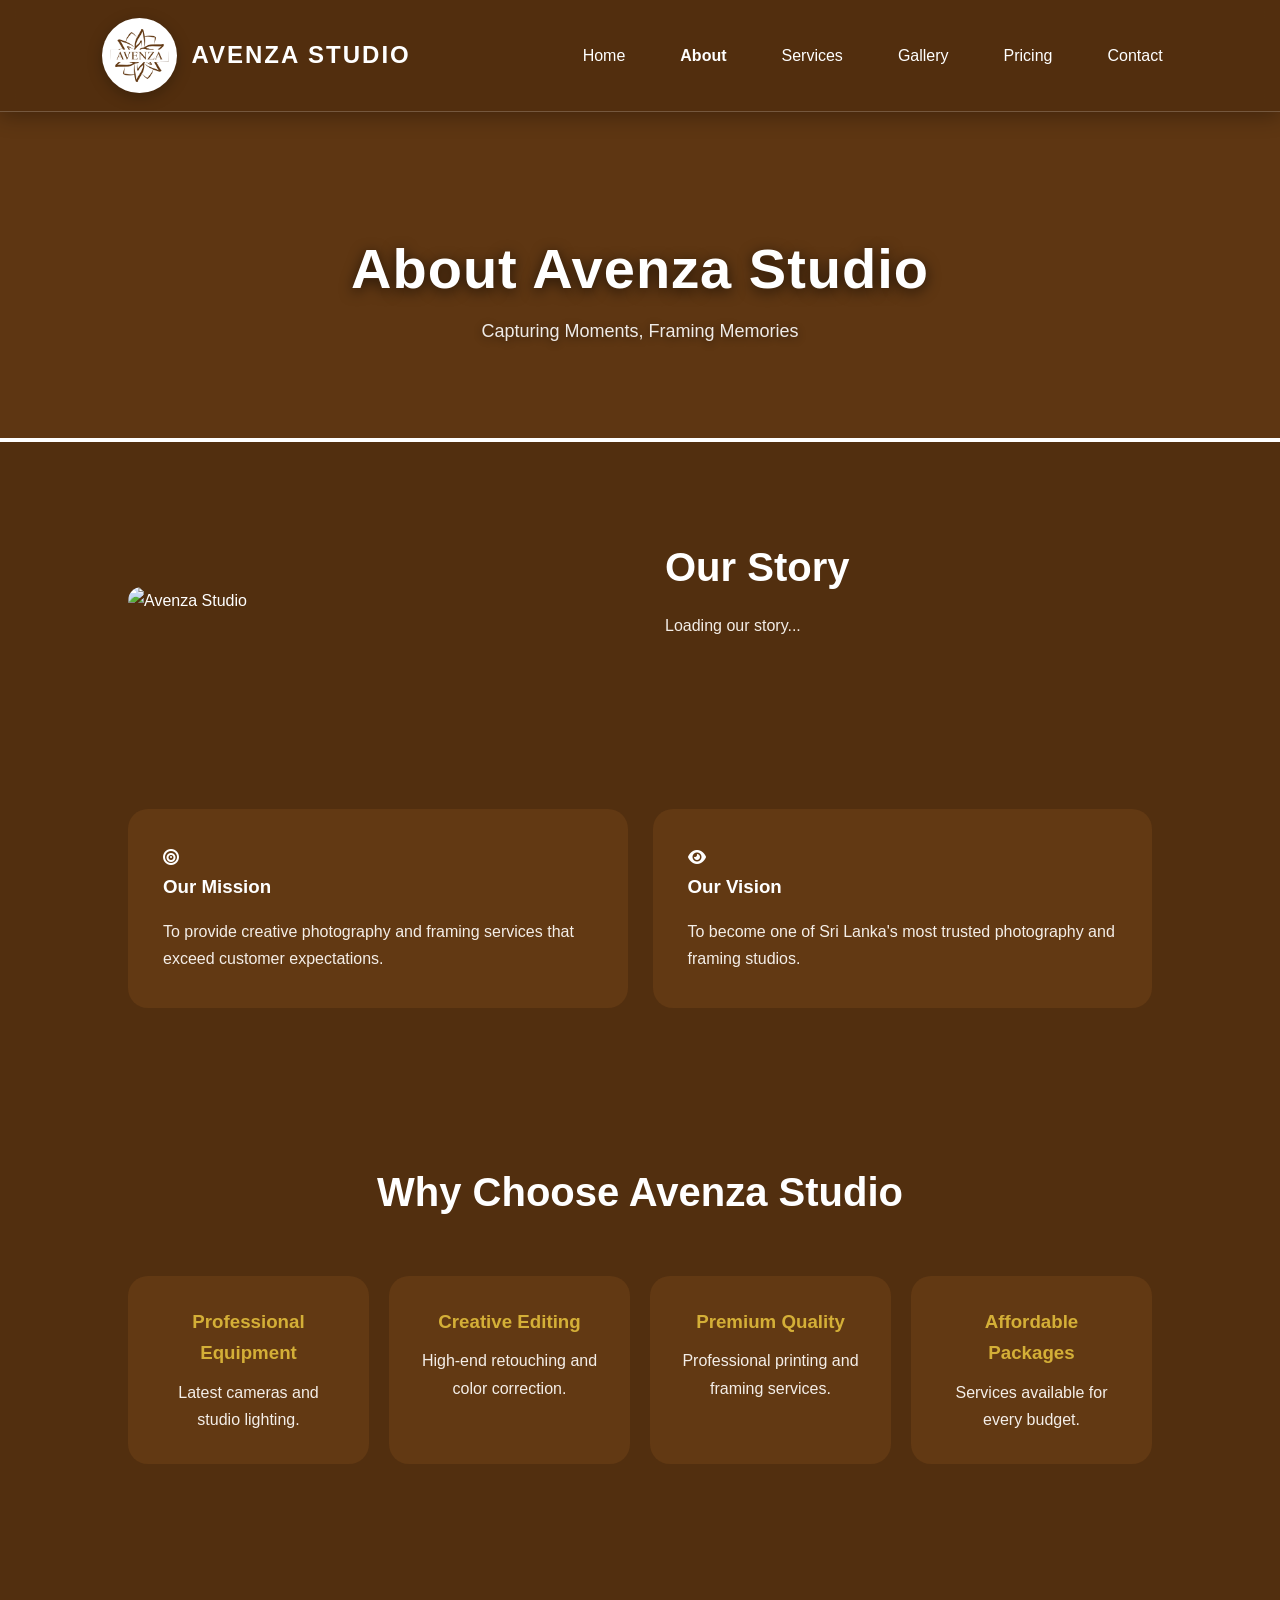
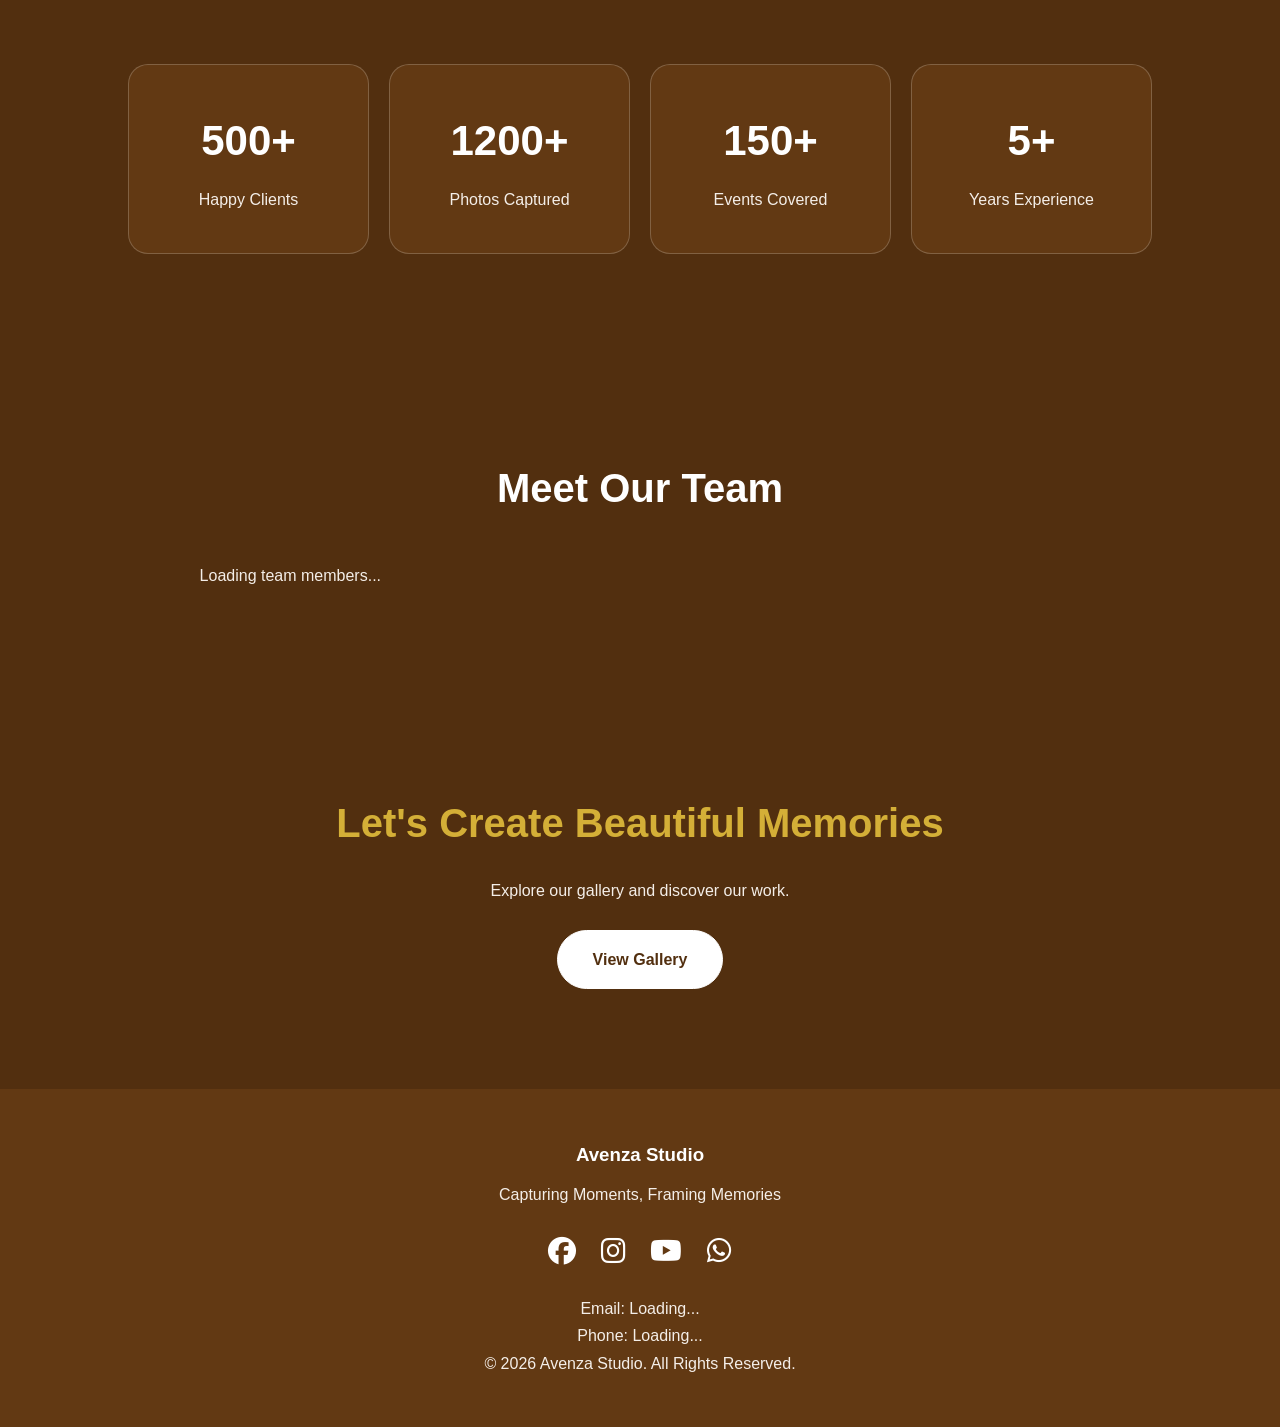
==== commit aa479aaa: "Add dynamic about management and update admin dashboard" ====
--- a/about.html
+++ b/about.html
@@ -41,6 +41,7 @@
 
 </nav>
 
+
 <!-- Header -->
 
 <section class="page-header">
@@ -53,32 +54,37 @@
 
 </section>
 
-<!-- Story Section -->
+
+<!-- Dynamic Story Section -->
 
 <section class="about-story">
 
     <div class="story-image">
-        <img src="images/about.jpg" alt="Studio">
+
+        <img
+            id="aboutStudioImage"
+            src="images/about.jpg"
+            alt="Avenza Studio">
+
     </div>
 
     <div class="story-content">
 
-        <h2>Our Story</h2>
-
-        <p>
-            Avenza Studio was founded with a passion for preserving
-            life’s most valuable memories through professional
-            photography and premium framing solutions.
-        </p>
-
-        <p>
-            From weddings and graduations to family portraits and
-            special events, we transform moments into timeless memories.
-        </p>
-
-    </div>
-
-</section>
+        <h2 id="aboutStoryTitle">
+            Our Story
+        </h2>
+
+        <p id="aboutStoryText1">
+            Loading our story...
+        </p>
+
+        <p id="aboutStoryText2">
+        </p>
+
+    </div>
+
+</section>
+
 
 <!-- Mission & Vision -->
 
@@ -112,6 +118,7 @@
 
 </section>
 
+
 <!-- Why Choose Us -->
 
 <section class="why-us">
@@ -164,6 +171,7 @@
 
 </section>
 
+
 <!-- Statistics -->
 
 <section class="stats-section">
@@ -202,59 +210,35 @@
 
 </section>
 
-<!-- Team -->
+
+<!-- Dynamic Team -->
 
 <section class="team-section">
 
     <h2>Meet Our Team</h2>
 
-    <div class="team-grid">
-
-        <div class="team-card">
-
-            <img src="images/team1.jpg">
-
-            <h3>Lead Photographer</h3>
-
-            <p>
-                Expert in wedding and portrait photography.
-            </p>
-
-        </div>
-
-        <div class="team-card">
-
-            <img src="images/team2.jpg">
-
-            <h3>Photo Editor</h3>
-
-            <p>
-                Professional retouching and creative editing.
-            </p>
-
-        </div>
-
-        <div class="team-card">
-
-            <img src="images/team3.jpg">
-
-            <h3>Creative Designer</h3>
-
-            <p>
-                Premium framing and design specialist.
-            </p>
-
-        </div>
-
-    </div>
-
-</section>
+    <div
+        class="team-grid"
+        id="teamGrid">
+
+        <p>
+            Loading team members...
+        </p>
+
+        <!-- Supabase team members appear here -->
+
+    </div>
+
+</section>
+
 
 <!-- CTA -->
 
 <section class="cta">
 
-    <h2>Let's Create Beautiful Memories</h2>
+    <h2>
+        Let's Create Beautiful Memories
+    </h2>
 
     <p>
         Explore our gallery and discover our work.
@@ -265,6 +249,7 @@
     </a>
 
 </section>
+
 
 <!-- Footer -->
 
@@ -306,23 +291,39 @@
 
     <p>
         Email:
-        <span id="footerEmail">Loading...</span>
+        <span id="footerEmail">
+            Loading...
+        </span>
     </p>
 
     <p>
         Phone:
-        <span id="footerPhone">Loading...</span>
-    </p>
-
-    <p>
-        © 2026 Avenza Studio. All Rights Reserved.
+        <span id="footerPhone">
+            Loading...
+        </span>
+    </p>
+
+    <p>
+        © 2026 Avenza Studio.
+        All Rights Reserved.
     </p>
 
 </footer>
 
+
 <script src="js/script.js"></script>
-<script type="module" src="js/site-settings.js"></script>
+
+<script
+    type="module"
+    src="js/about.js">
+</script>
+
+<script
+    type="module"
+    src="js/site-settings.js">
+</script>
 
 
 </body>
+
 </html>
--- a/css/style.css
+++ b/css/style.css
@@ -4103,4 +4103,252 @@
     .admin-login-heading h2{
         font-size:31px;
     }
+}
+/* =========================================
+   ABOUT MANAGEMENT - ADMIN UI POLISH
+========================================= */
+
+#aboutManagement .upload-card{
+    margin-bottom:30px;
+}
+
+/* Studio preview */
+
+.about-admin-image-preview{
+    margin:10px 0 20px;
+    padding:15px;
+
+    background:#f8f3ee;
+
+    border:1px solid #dccabd;
+    border-radius:14px;
+}
+
+.about-admin-image-preview img{
+    width:100% !important;
+    max-width:500px !important;
+    height:260px !important;
+
+    object-fit:cover;
+
+    border-radius:12px !important;
+
+    box-shadow:0 8px 22px rgba(82,47,15,0.12);
+}
+
+
+/* =========================================
+   TEAM GRID
+========================================= */
+
+.admin-team-grid{
+    display:grid;
+
+    grid-template-columns:
+        repeat(3, minmax(0,1fr));
+
+    gap:22px;
+
+    margin-top:10px;
+}
+
+
+/* =========================================
+   TEAM CARD
+========================================= */
+
+.admin-team-card{
+    background:#ffffff;
+
+    border-radius:18px;
+
+    padding:18px;
+
+    border:1px solid rgba(82,47,15,0.10);
+
+    box-shadow:
+        0 10px 28px
+        rgba(82,47,15,0.08);
+
+    transition:
+        transform 0.25s ease,
+        box-shadow 0.25s ease;
+}
+
+.admin-team-card:hover{
+    transform:translateY(-5px);
+
+    box-shadow:
+        0 16px 36px
+        rgba(82,47,15,0.14);
+}
+
+
+/* Team image */
+
+.admin-team-card img{
+    width:100% !important;
+
+    height:230px !important;
+
+    object-fit:cover;
+
+    border-radius:14px !important;
+
+    margin-bottom:16px !important;
+
+    background:#eee;
+}
+
+
+/* Member name */
+
+.admin-team-card h3{
+    color:#522f0f;
+
+    font-size:20px;
+
+    margin-bottom:4px;
+}
+
+
+/* Role */
+
+.admin-team-card p strong{
+    color:#623913;
+
+    font-size:14px;
+
+    font-weight:800;
+}
+
+
+/* Description */
+
+.admin-team-card p{
+    color:#745b49;
+
+    margin-bottom:10px;
+
+    line-height:1.55;
+}
+
+
+/* Display order */
+
+.admin-team-card p:last-of-type{
+    font-size:12px;
+
+    color:#9a8372;
+
+    padding-top:8px;
+
+    border-top:
+        1px solid
+        rgba(82,47,15,0.08);
+}
+
+
+/* =========================================
+   TEAM ACTION BUTTONS
+========================================= */
+
+.admin-team-card .admin-service-actions{
+    margin-top:15px;
+
+    display:flex;
+
+    gap:10px;
+}
+
+
+.edit-team-btn,
+.delete-team-btn{
+
+    flex:1;
+
+    padding:10px 14px;
+
+    border-radius:9px;
+
+    font-weight:700;
+
+    cursor:pointer;
+
+    transition:0.2s ease;
+}
+
+
+/* Edit */
+
+.edit-team-btn{
+    background:#f1e6dd;
+
+    color:#522f0f;
+
+    border:1px solid #d8c8bb;
+}
+
+.edit-team-btn:hover{
+    background:#522f0f;
+
+    color:#ffffff;
+}
+
+
+/* Delete */
+
+.delete-team-btn{
+    background:#fff1f0;
+
+    color:#a1362b;
+
+    border:1px solid #efc5c1;
+}
+
+.delete-team-btn:hover{
+    background:#a1362b;
+
+    color:#ffffff;
+}
+
+
+/* =========================================
+   RESPONSIVE
+========================================= */
+
+@media(max-width:1100px){
+
+    .admin-team-grid{
+        grid-template-columns:
+            repeat(2, minmax(0,1fr));
+    }
+}
+
+
+@media(max-width:700px){
+
+    .admin-team-grid{
+        grid-template-columns:1fr;
+    }
+
+    .admin-team-card img{
+        height:260px !important;
+    }
+}
+
+
+@media(max-width:480px){
+
+    .admin-team-card{
+        padding:15px;
+    }
+
+    .admin-team-card img{
+        height:220px !important;
+    }
+
+    .admin-team-card .admin-service-actions{
+        flex-direction:column;
+    }
 }
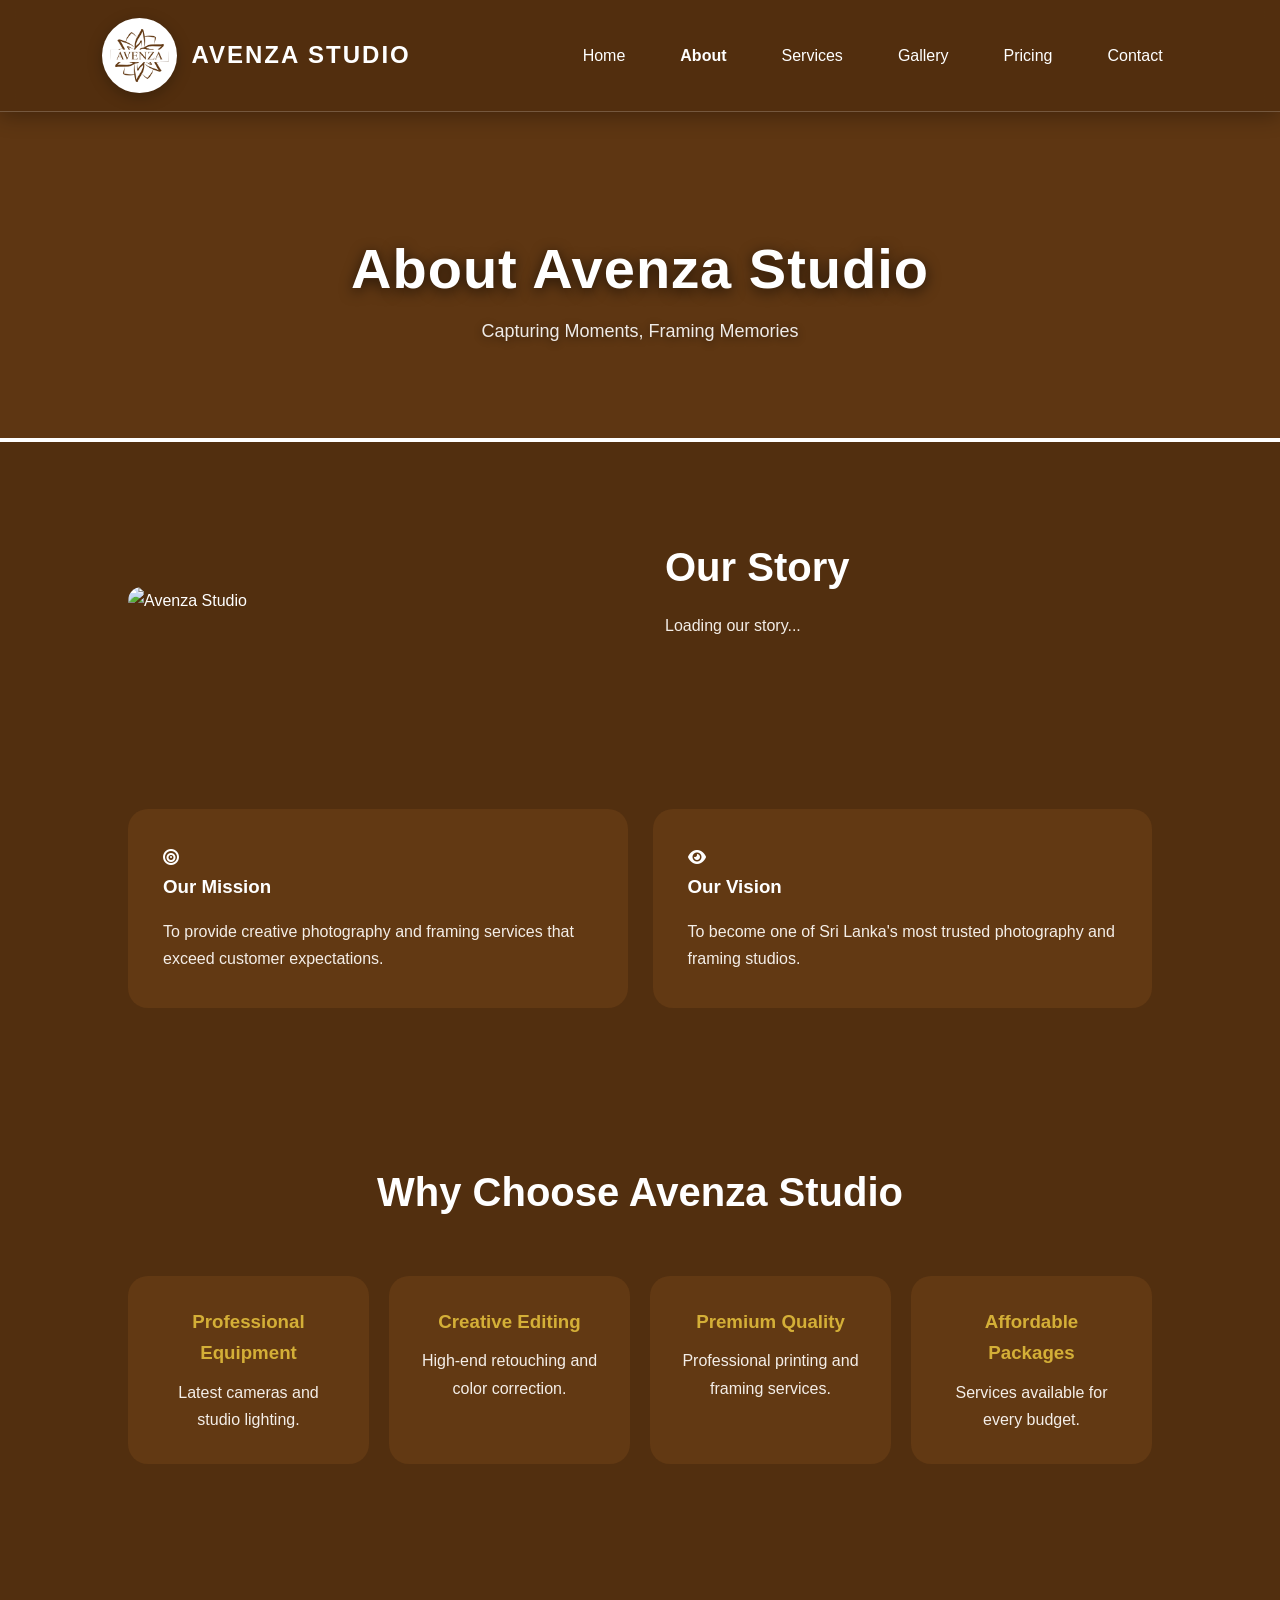
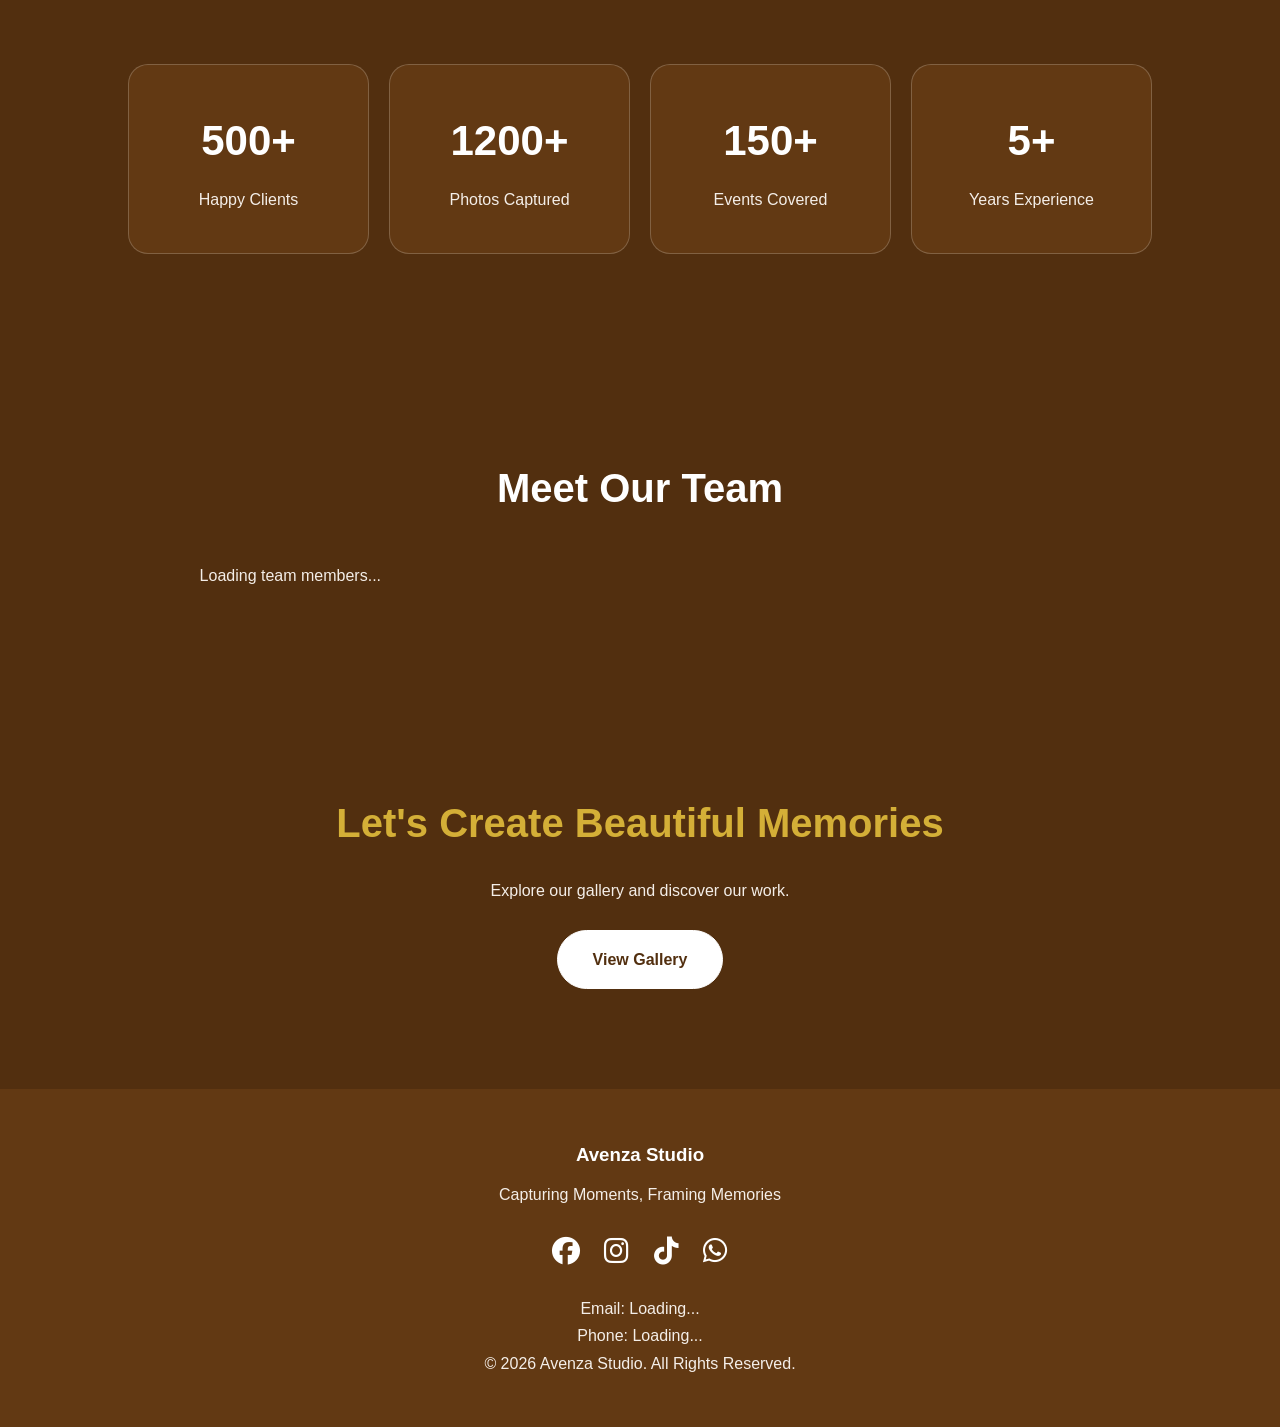
==== commit cb7f417a: "Replace YouTube with TikTok links" ====
--- a/about.html
+++ b/about.html
@@ -275,11 +275,14 @@
             <i class="fab fa-instagram"></i>
         </a>
 
-        <a id="footerYoutube"
-           href="#"
-           target="_blank">
-            <i class="fab fa-youtube"></i>
-        </a>
+       <a id="footerTiktok"
+   href="#"
+   target="_blank"
+   aria-label="TikTok">
+
+    <i class="fab fa-tiktok"></i>
+
+</a>
 
         <a id="footerWhatsapp"
            href="#"
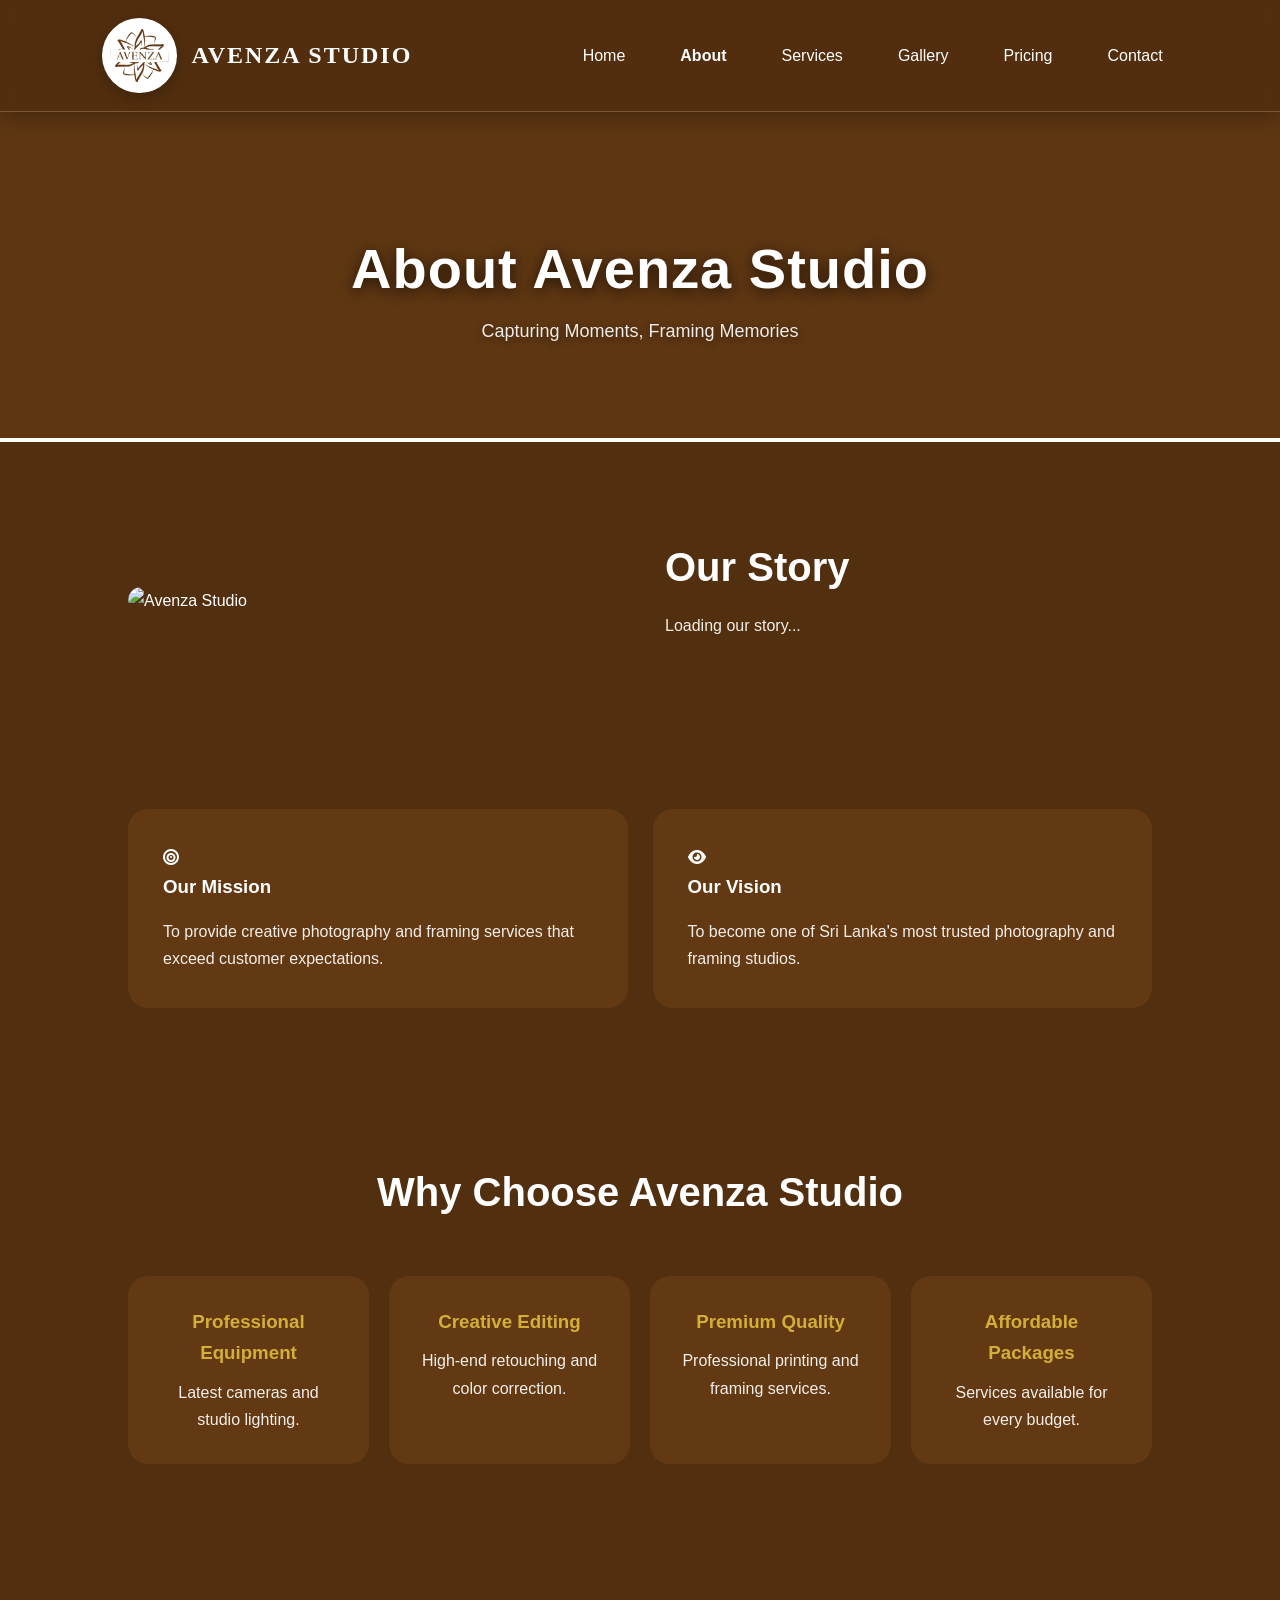
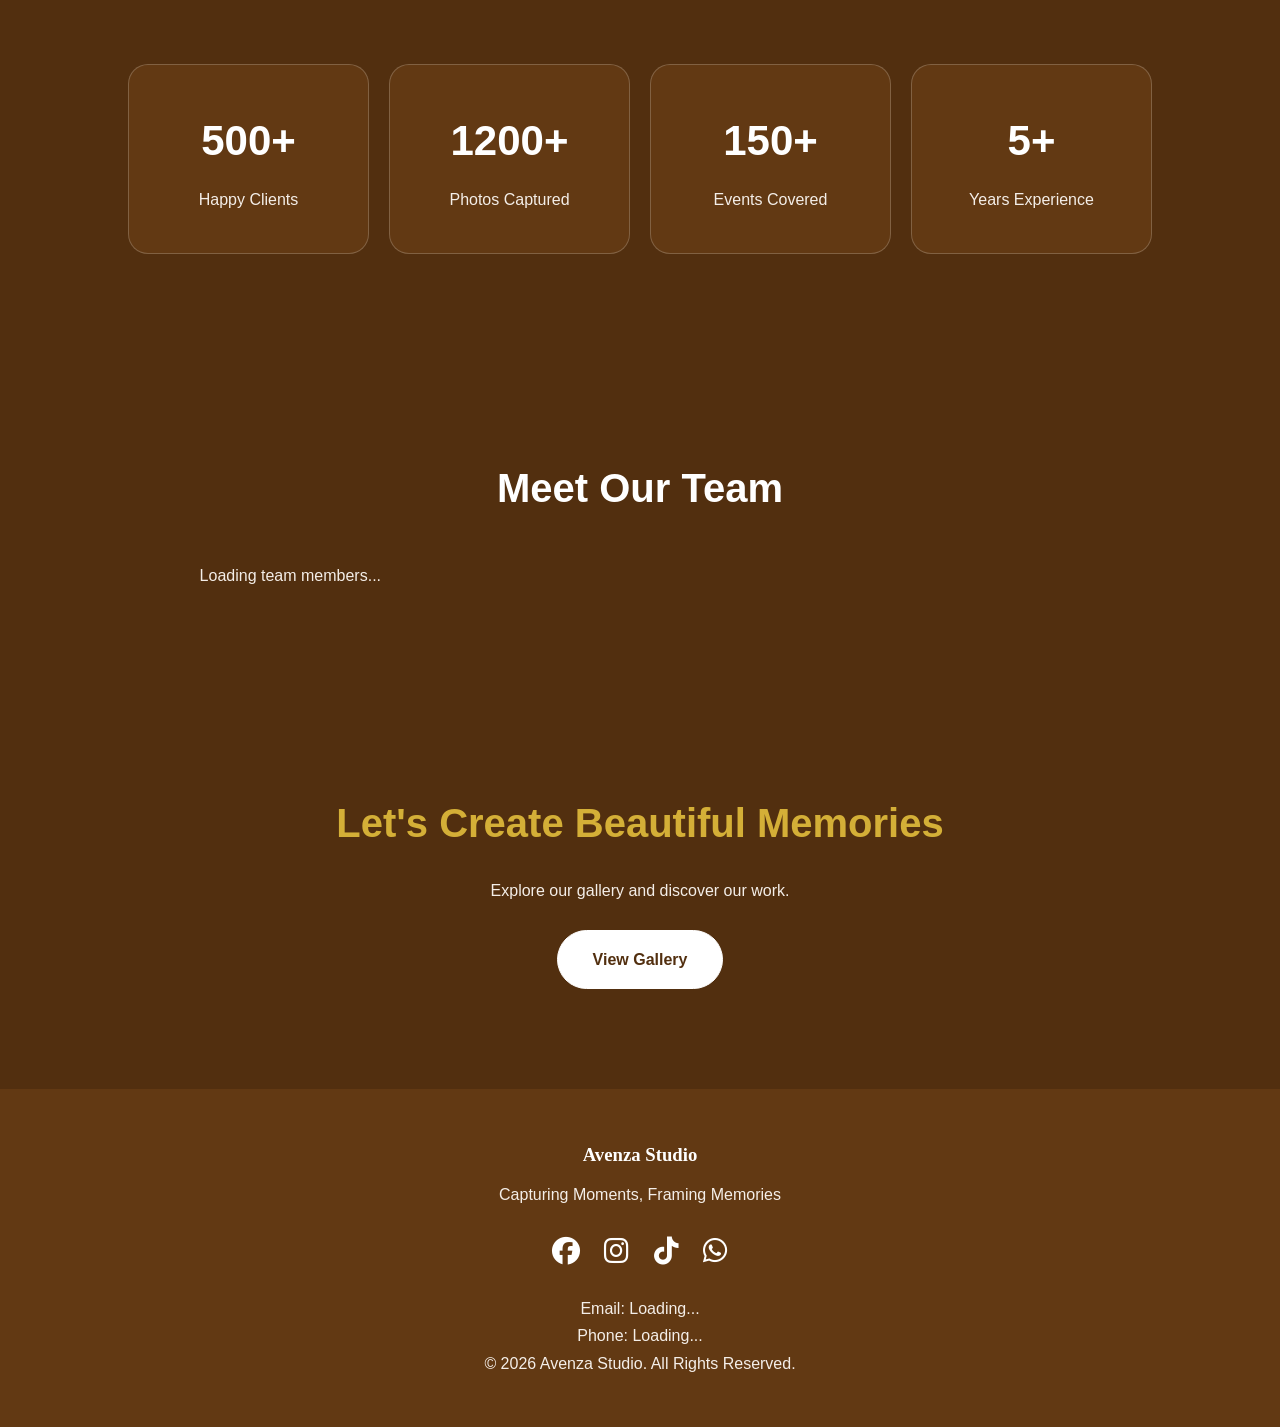
==== commit cf3cc2a2: "Improve mobile navigation with side drawer menu" ====
--- a/about.html
+++ b/about.html
@@ -40,7 +40,7 @@
     </ul>
 
 </nav>
-
+<div class="mobile-nav-overlay" id="mobileNavOverlay"></div>
 
 <!-- Header -->
 
--- a/css/style.css
+++ b/css/style.css
@@ -4351,4 +4351,639 @@
     .admin-team-card .admin-service-actions{
         flex-direction:column;
     }
+}
+/* =========================================
+   AVENZA BRAND FONT - TIMES NEW ROMAN
+========================================= */
+
+/* Navbar - AVENZA STUDIO */
+.logo span{
+    font-family: "Times New Roman", Times, serif !important;
+}
+
+/* Footer - Avenza Studio */
+footer h3{
+    font-family: "Times New Roman", Times, serif !important;
+}
+
+/* Admin Dashboard - AVENZA */
+.admin-sidebar h2{
+    font-family: "Times New Roman", Times, serif !important;
+}
+
+/* Admin Login - Avenza Studio */
+.admin-brand-content h1{
+    font-family: "Times New Roman", Times, serif !important;
+}
+/* =========================================
+   MOBILE NAVIGATION - LEFT ALIGN FIX
+========================================= */
+
+@media(max-width:768px){
+
+    .navbar{
+        align-items:flex-start;
+    }
+
+    .nav-links{
+        display:none;
+        width:100%;
+
+        flex-direction:column;
+        align-items:flex-start;
+
+        margin-top:15px;
+        padding:15px 0;
+
+        background:var(--secondary);
+        border:1px solid var(--border);
+        border-radius:15px;
+    }
+
+    .nav-links.active{
+        display:flex;
+    }
+
+    .nav-links li{
+        width:100%;
+        margin:3px 0;
+        text-align:left;
+    }
+
+    .nav-links a{
+        display:block;
+        width:100%;
+
+        padding:12px 20px;
+
+        text-align:left;
+    }
+}
+/* =========================================
+   MOBILE SIDE DRAWER NAVIGATION
+========================================= */
+
+@media(max-width:768px){
+
+    .navbar{
+        position:sticky;
+        top:0;
+        flex-direction:row;
+        align-items:center;
+        justify-content:space-between;
+        padding:12px 18px;
+    }
+
+    .menu-toggle{
+        display:block;
+        position:relative;
+        z-index:2002;
+        font-size:28px;
+        color:#ffffff;
+    }
+
+    .nav-links{
+        position:fixed;
+
+        top:0;
+        left:-290px;
+
+        width:280px;
+        height:100vh;
+
+        display:flex;
+        flex-direction:column;
+        align-items:stretch;
+
+        padding:110px 20px 30px;
+        margin:0;
+
+        background:#522f0f;
+
+        border:none;
+        border-radius:0;
+
+        box-shadow:
+            15px 0 35px
+            rgba(0,0,0,0.35);
+
+        transition:left 0.35s ease;
+
+        z-index:2000;
+    }
+
+    .nav-links.active{
+        left:0;
+    }
+
+    .nav-links li{
+        width:100%;
+        margin:4px 0;
+        text-align:left;
+    }
+
+    .nav-links a{
+        display:block;
+        width:100%;
+
+        padding:13px 16px;
+
+        text-align:left;
+
+        border-radius:10px;
+
+        font-size:17px;
+    }
+
+    .nav-links a:hover,
+    .nav-links a.active{
+        background:rgba(255,255,255,0.12);
+        color:#ffffff !important;
+    }
+
+    .nav-links a::after{
+        display:none;
+    }
+}
+/* =========================================
+   MOBILE SIDE DRAWER + OVERLAY
+========================================= */
+
+.mobile-nav-overlay{
+    display:none;
+}
+
+@media(max-width:768px){
+
+    .navbar{
+        position:sticky;
+        top:0;
+
+        flex-direction:row;
+        align-items:center;
+        justify-content:space-between;
+
+        padding:12px 18px;
+
+        z-index:3000;
+    }
+
+    .menu-toggle{
+        display:block;
+
+        position:relative;
+        z-index:3200;
+
+        font-size:28px;
+        color:#ffffff;
+
+        cursor:pointer;
+    }
+
+    .nav-links{
+        position:fixed;
+
+        top:0;
+        left:-290px;
+
+        width:280px;
+        height:100vh;
+
+        display:flex;
+        flex-direction:column;
+        align-items:stretch;
+
+        margin:0;
+        padding:105px 18px 30px;
+
+        background:#522f0f;
+
+        border:none;
+        border-radius:0;
+
+        box-shadow:
+            15px 0 35px
+            rgba(0,0,0,0.35);
+
+        transition:left 0.35s ease;
+
+        z-index:3100;
+    }
+
+    .nav-links.active{
+        left:0;
+    }
+
+    .nav-links li{
+        width:100%;
+        margin:4px 0;
+
+        text-align:left;
+    }
+
+    .nav-links a{
+        display:block;
+
+        width:100%;
+
+        padding:14px 16px;
+
+        text-align:left;
+
+        border-radius:10px;
+
+        font-size:17px;
+    }
+
+    .nav-links a:hover,
+    .nav-links a.active{
+        background:rgba(255,255,255,0.12);
+
+        color:#ffffff !important;
+    }
+
+    .nav-links a::after{
+        display:none;
+    }
+
+    .mobile-nav-overlay{
+        position:fixed;
+
+        inset:0;
+
+        display:block;
+
+        background:rgba(0,0,0,0.55);
+
+        opacity:0;
+        visibility:hidden;
+
+        transition:
+            opacity 0.3s ease,
+            visibility 0.3s ease;
+
+        z-index:3005;
+    }
+
+    .mobile-nav-overlay.active{
+        opacity:1;
+        visibility:visible;
+    }
+
+    body.menu-open{
+        overflow:hidden;
+    }
+}
+/* =========================================
+   MOBILE DRAWER FINAL CLICK FIX
+========================================= */
+
+@media (max-width:768px){
+
+    .navbar{
+        position:sticky !important;
+        top:0;
+        z-index:5000 !important;
+    }
+
+    .nav-links{
+        position:fixed !important;
+
+        top:0 !important;
+        left:-290px !important;
+
+        width:280px !important;
+        height:100vh !important;
+
+        display:flex !important;
+        flex-direction:column !important;
+        align-items:stretch !important;
+
+        padding:105px 18px 30px !important;
+        margin:0 !important;
+
+        background:#522f0f !important;
+
+        border:none !important;
+        border-radius:0 !important;
+
+        z-index:6000 !important;
+
+        transition:left 0.35s ease !important;
+
+        pointer-events:auto !important;
+    }
+
+    .nav-links.active{
+        left:0 !important;
+    }
+
+    .nav-links li{
+        position:relative;
+        z-index:6001;
+
+        width:100% !important;
+        margin:4px 0 !important;
+
+        pointer-events:auto !important;
+    }
+
+    .nav-links li a{
+        position:relative;
+        z-index:6002;
+
+        display:block !important;
+
+        width:100% !important;
+        padding:14px 16px !important;
+
+        text-align:left !important;
+
+        color:#ffffff !important;
+
+        pointer-events:auto !important;
+        cursor:pointer !important;
+    }
+
+    .mobile-nav-overlay{
+        position:fixed !important;
+        inset:0 !important;
+
+        background:rgba(0,0,0,0.55);
+
+        z-index:5500 !important;
+
+        opacity:0;
+        visibility:hidden;
+
+        pointer-events:none;
+
+        transition:0.3s ease;
+    }
+
+    .mobile-nav-overlay.active{
+        opacity:1;
+        visibility:visible;
+
+        pointer-events:auto;
+    }
+}
+/* =========================================
+   FINAL MOBILE DRAWER CLICK FIX
+========================================= */
+
+@media (max-width:768px){
+
+    .navbar{
+        position:sticky !important;
+        top:0 !important;
+        z-index:10000 !important;
+        flex-direction:row !important;
+        align-items:center !important;
+        justify-content:space-between !important;
+    }
+
+    .nav-links{
+        position:fixed !important;
+        top:0 !important;
+        left:-290px !important;
+
+        width:280px !important;
+        height:100vh !important;
+
+        display:flex !important;
+        flex-direction:column !important;
+        align-items:stretch !important;
+
+        padding:105px 18px 30px !important;
+        margin:0 !important;
+
+        background:#522f0f !important;
+        border:none !important;
+        border-radius:0 !important;
+
+        z-index:12000 !important;
+
+        transition:left 0.35s ease !important;
+
+        pointer-events:auto !important;
+    }
+
+    .nav-links.active{
+        left:0 !important;
+    }
+
+    .nav-links li{
+        width:100% !important;
+        margin:4px 0 !important;
+
+        position:relative !important;
+        z-index:12001 !important;
+
+        pointer-events:auto !important;
+    }
+
+    .nav-links li a{
+        display:block !important;
+        width:100% !important;
+
+        padding:14px 16px !important;
+
+        color:#ffffff !important;
+        text-align:left !important;
+        text-decoration:none !important;
+
+        position:relative !important;
+        z-index:12002 !important;
+
+        pointer-events:auto !important;
+        cursor:pointer !important;
+    }
+
+    .mobile-nav-overlay{
+        position:fixed !important;
+        inset:0 !important;
+
+        background:rgba(0,0,0,0.55) !important;
+
+        z-index:11000 !important;
+
+        opacity:0 !important;
+        visibility:hidden !important;
+
+        pointer-events:none !important;
+
+        transition:0.3s ease !important;
+    }
+
+    .mobile-nav-overlay.active{
+        opacity:1 !important;
+        visibility:visible !important;
+
+        pointer-events:auto !important;
+    }
+
+    .menu-toggle{
+        position:relative !important;
+        z-index:13000 !important;
+    }
+}
+/* =========================================
+   FINAL MOBILE MENU Z-INDEX FIX
+========================================= */
+
+@media (max-width:768px){
+
+    .navbar{
+        position:sticky !important;
+        top:0 !important;
+
+        z-index:12000 !important;
+
+        flex-direction:row !important;
+        align-items:center !important;
+        justify-content:space-between !important;
+    }
+
+
+    /* SIDE DRAWER */
+
+    .nav-links{
+        position:fixed !important;
+
+        top:0 !important;
+        left:-290px !important;
+
+        width:280px !important;
+        height:100vh !important;
+
+        display:flex !important;
+        flex-direction:column !important;
+        align-items:stretch !important;
+
+        margin:0 !important;
+
+        padding:
+            105px
+            18px
+            30px !important;
+
+        background:#522f0f !important;
+
+        border:none !important;
+        border-radius:0 !important;
+
+        transition:
+            left 0.35s ease !important;
+
+        /*
+        Important:
+        navbar itself is already above overlay.
+        */
+        z-index:12001 !important;
+    }
+
+
+    .nav-links.active{
+        left:0 !important;
+    }
+
+
+    /* MENU ITEMS */
+
+    .nav-links li{
+        width:100% !important;
+
+        margin:4px 0 !important;
+
+        text-align:left !important;
+    }
+
+
+    .nav-links li a{
+        display:block !important;
+
+        width:100% !important;
+
+        padding:
+            14px
+            16px !important;
+
+        color:#ffffff !important;
+
+        text-align:left !important;
+
+        text-decoration:none !important;
+
+        border-radius:10px !important;
+
+        cursor:pointer !important;
+
+        pointer-events:auto !important;
+    }
+
+
+    .nav-links li a:hover,
+    .nav-links li a.active{
+        background:
+            rgba(255,255,255,0.12) !important;
+    }
+
+
+    /* Remove desktop underline */
+
+    .nav-links a::after{
+        display:none !important;
+    }
+
+
+    /* HAMBURGER / CLOSE BUTTON */
+
+    .menu-toggle{
+        position:relative !important;
+
+        z-index:12002 !important;
+
+        cursor:pointer !important;
+    }
+
+
+    /* DARK BACKGROUND */
+
+    .mobile-nav-overlay{
+        position:fixed !important;
+
+        inset:0 !important;
+
+        background:
+            rgba(0,0,0,0.58) !important;
+
+        /*
+        MUST be below navbar/drawer
+        */
+        z-index:11000 !important;
+
+        opacity:0 !important;
+        visibility:hidden !important;
+
+        pointer-events:none !important;
+
+        transition:
+            opacity 0.3s ease,
+            visibility 0.3s ease !important;
+    }
+
+
+    .mobile-nav-overlay.active{
+        opacity:1 !important;
+        visibility:visible !important;
+
+        pointer-events:auto !important;
+    }
+
+
+    body.menu-open{
+        overflow:hidden;
+    }
+
 }
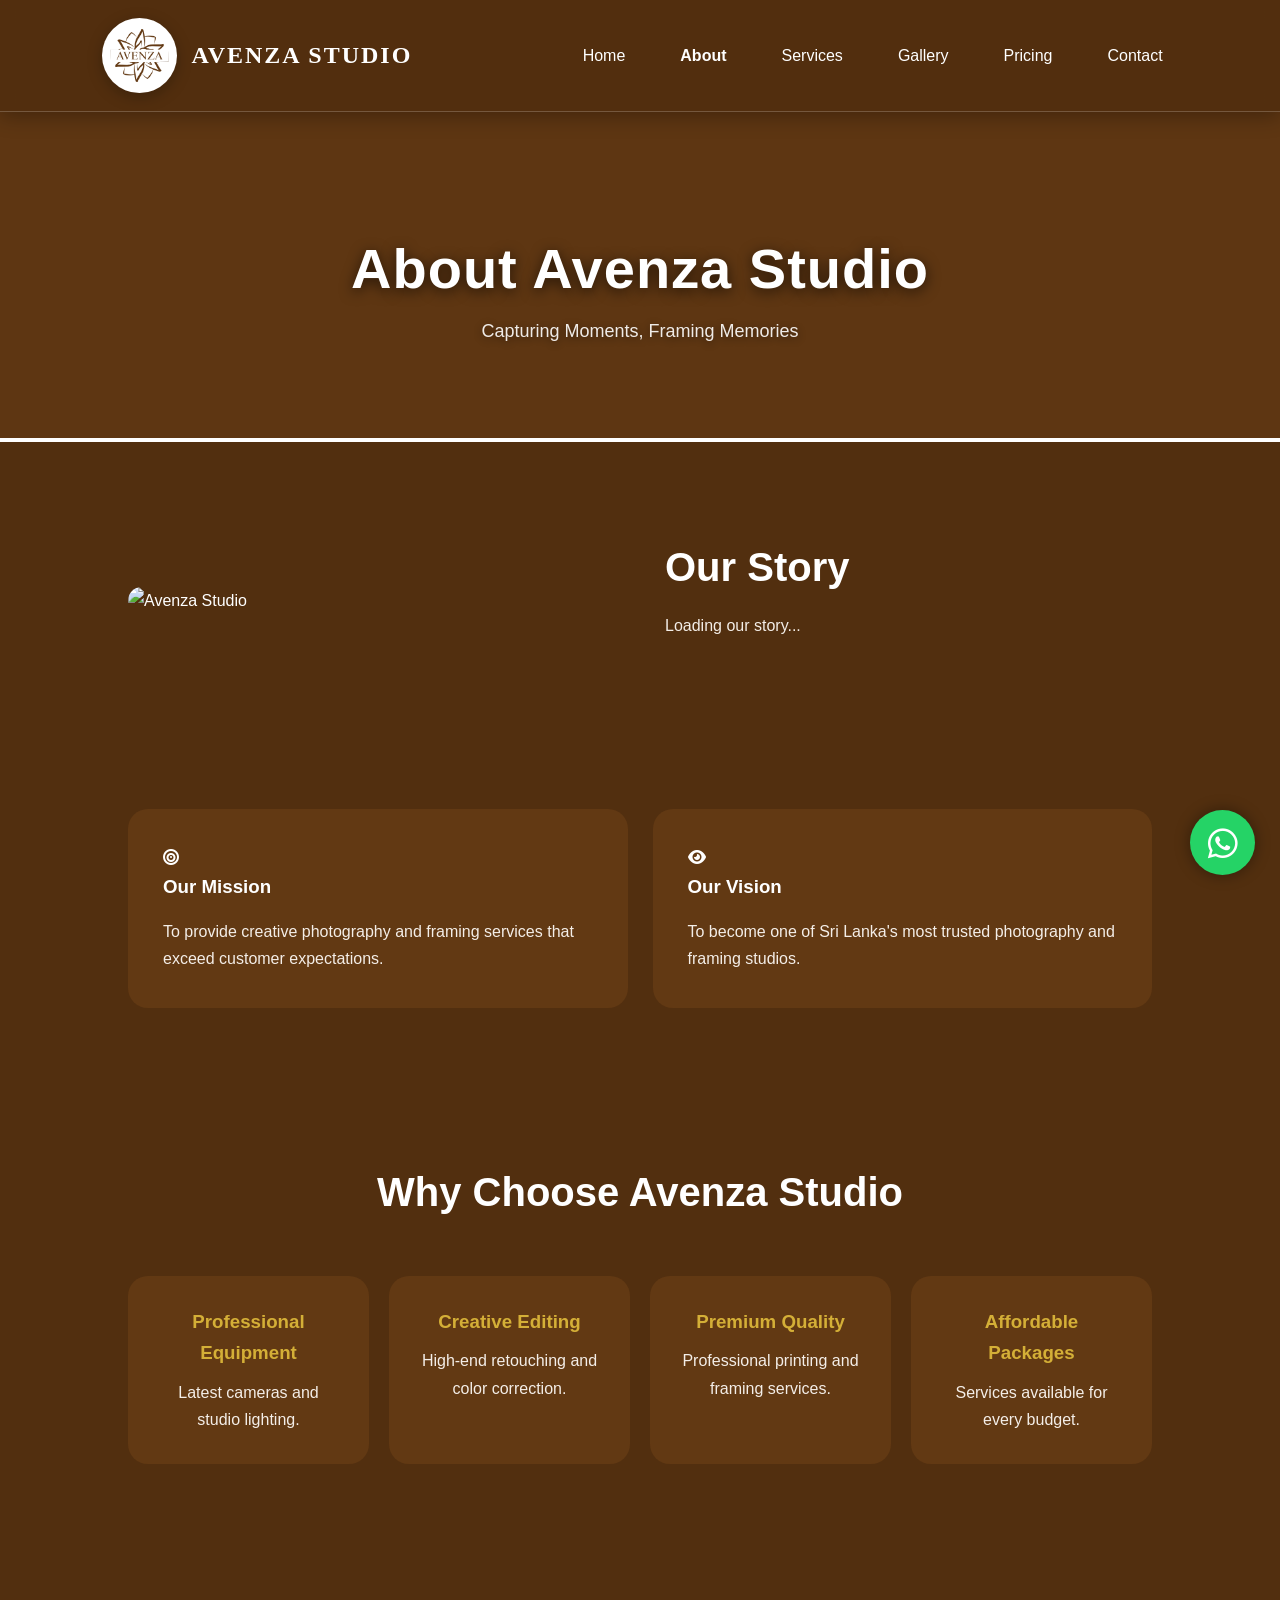
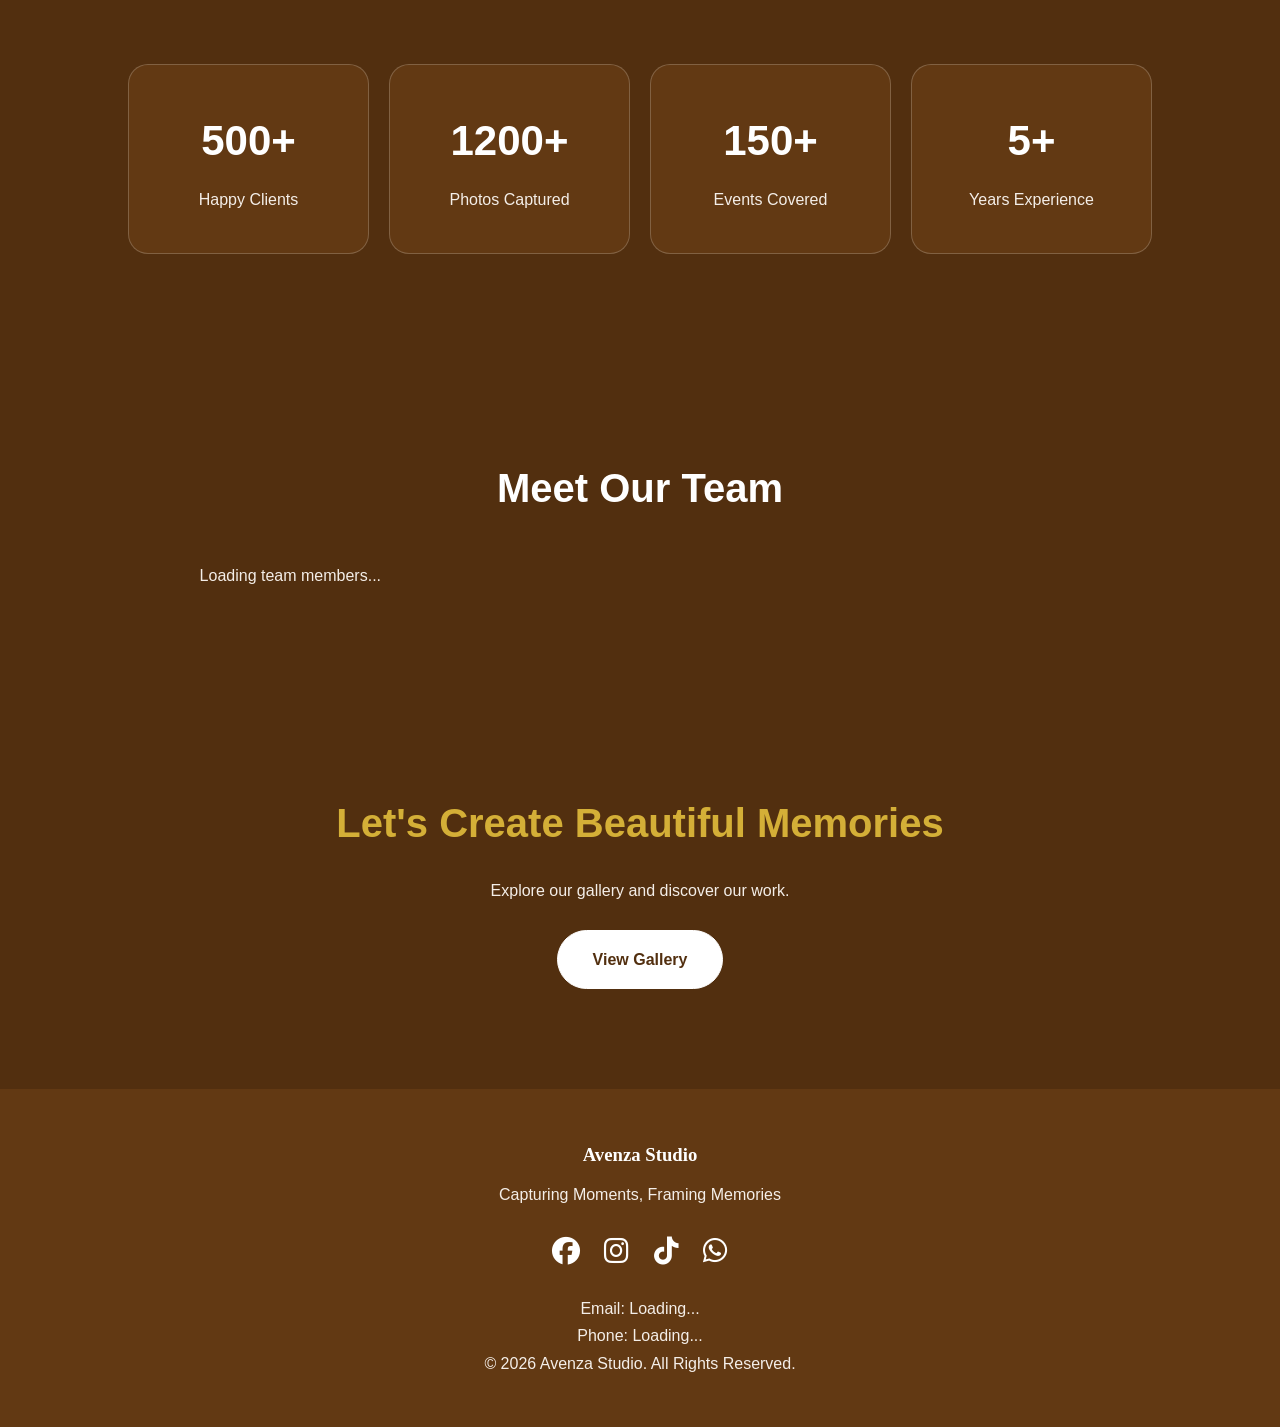
==== commit c38a87d2: "Add floating WhatsApp button to all pages" ====
--- a/about.html
+++ b/about.html
@@ -250,6 +250,17 @@
 
 </section>
 
+<!-- WHATSAPP -->
+
+<a href="https://wa.me/94772687814"
+   class="whatsapp-btn"
+   target="_blank"
+   aria-label="Contact Avenza Studio on WhatsApp">
+
+    <i class="fab fa-whatsapp"></i>
+
+</a>
+
 
 <!-- Footer -->
 
